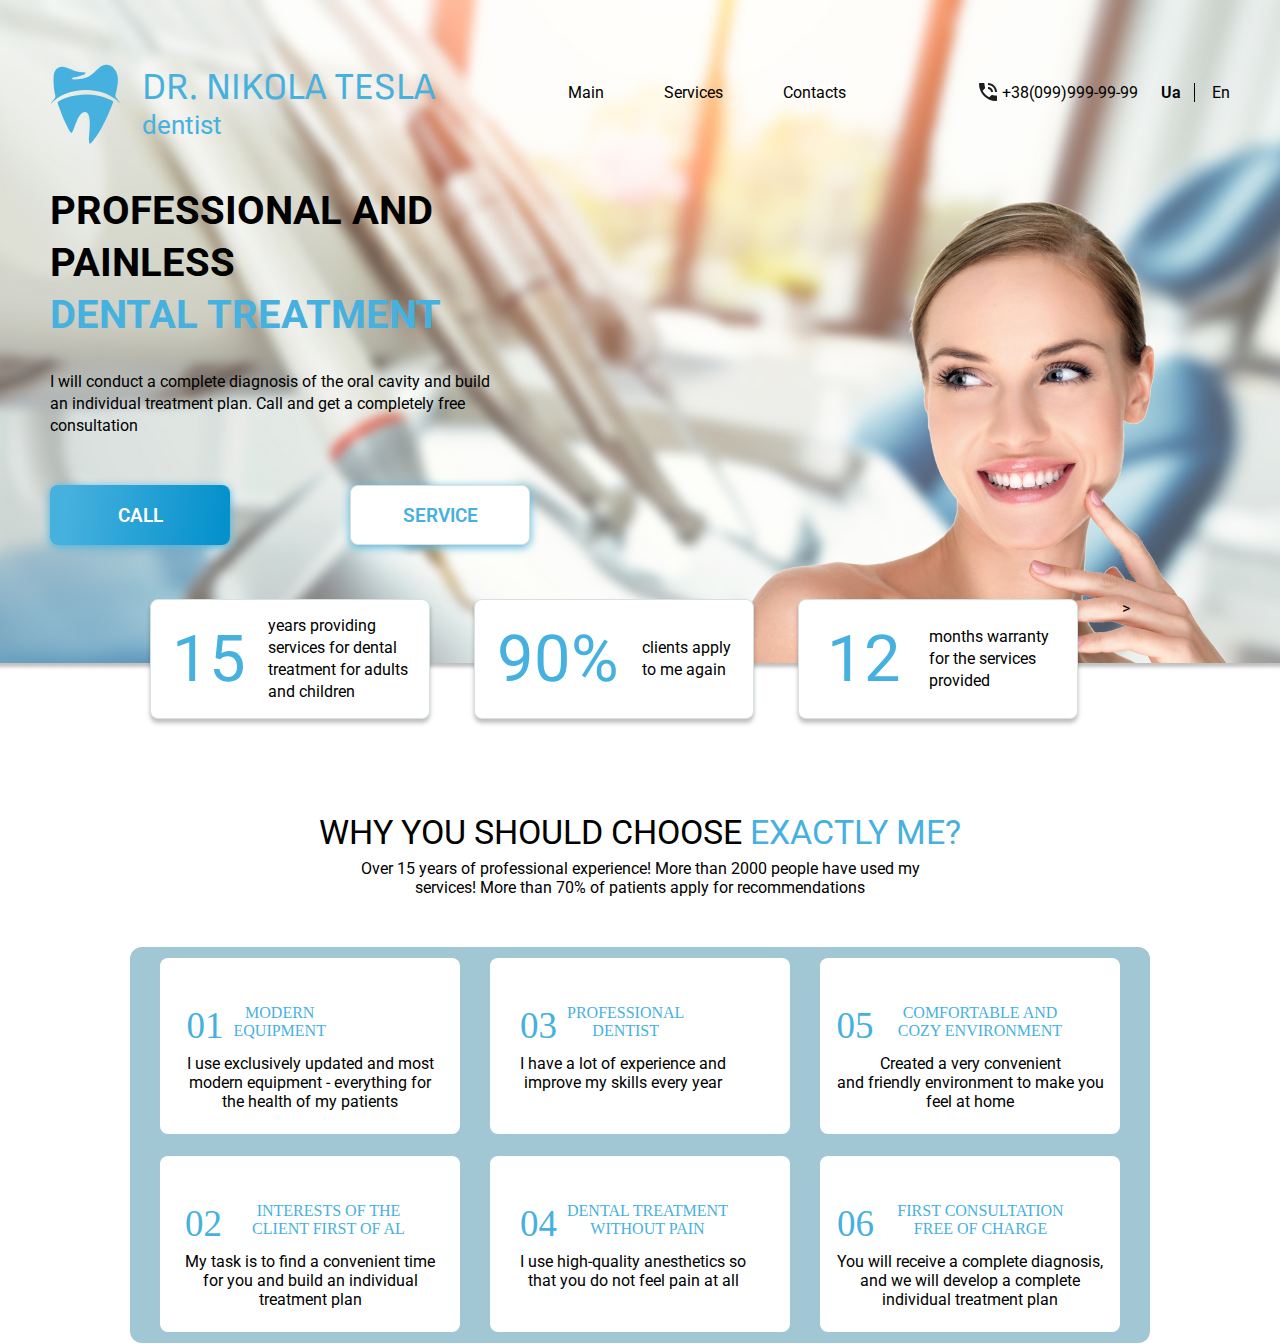
==== index.html @ cd57a3ef "new box" ====
<!DOCTYPE html>
<html lang="en">
<head>
    <meta charset="UTF-8">
    <meta http-equiv="X-UA-Compatible" content="IE=edge">
    <meta name="viewport" content="width=device-width, initial-scale=1.0">
    <link rel="preconnect" href="https://fonts.googleapis.com">
    <link rel="preconnect" href="https://fonts.gstatic.com" crossorigin>
    <link href="https://fonts.googleapis.com/css2?family=Roboto:wght@400;500;700&display=swap" rel="stylesheet">
    <link rel="preconnect" href="https://fonts.googleapis.com">
    <link rel="preconnect" href="https://fonts.gstatic.com" crossorigin>
    <link href="https://fonts.googleapis.com/css2?family=Sofia+Sans&display=swap" rel="stylesheet">
    <link rel="stylesheet" href="css/style.css">
    <title>Lesson_12</title>
</head>
<body>
    <header>
        <div class="logo">
            <a href="#"><img src="img/logo.svg" alt=logo"></a>
            <a href="#"><p>Dr. Nikola Tesla <br><span>dentist</span></p></a>
        </div>
        <ul class="nav">
            <li><a href="#">Main</a></li>
            <li><a href="#">Services</a></li>
            <li><a href="#">Contacts</a></li>
        </ul>
        <div class="tel">
            <a href="#"><img src="img/phone.svg" alt="phone"></a>
            <a href="#">+38(099)999-99-99</a>
            <div class="lang">
                <a href="#">Ua</a>
                <a href="#">En</a>
            </div>
        </div>
    </header>
    <main>
        <section class="container">
            <img class="box-ledy" src="img/wumen.png" alt="ledy">
            <h1>Professional and <br> painless <br><span>dental treatment</span><br></h1>
            <p>I will conduct a complete diagnosis of the oral cavity and build <br> 
               an individual treatment plan. Call and get a completely free <br> consultation</p>
                <div class="box-button">
                    <a href="#" class="call">Call</a>
                    <a href="#" class="service">Service</a>
                </div>
            <div class="container-second">
                <div>
                    <p class="number">15</p>
                    <p>Years providing <br>services for dental <br>treatment
                    for adults <br> and children</p>
                </div>
                <div>
                    <p class="number">90%</p>
                    <p>Clients apply <br>to me again</p>
                </div>
                <div>
                    <p class="number">12</p>
                    <p>months warranty<br>for the services<br>provided</p>
                </div>>
            </div>
        </section>
        <section class="container-centr ">
            <h2>Why you should choose <span>exactly me?</span></h2>
            <p>Over 15 years of professional experience! More than 2000
               people have used my <br> services! More than 70% of patients 
               apply for recommendations</p>
               <div class="box-master">
                <div class="box-1">
                    <div>
                        <p>01</p>
                        <p>Modern <br> equipment</p>
                    </div>
                    <p>I use exclusively 
                    updated and most <br> modern equipment - everything 
                    for <br> the health of my patients</p>
                </div>
                <div class="box-3">
                    <div>
                        <p>03</p>
                        <p>Professional <br> dentist</p>
                    </div>
                    <p>I have a lot of experience and <br> improve my skills every year</p>
                </div>
                <div class="box-5">
                    <div>
                        <p>05</p>
                        <p>Comfortable and cozy environment</p>
                    </div>
                    <p>Created a very convenient <br> 
                    and friendly environment to make you <br> feel at home</p>
                </div>
                <div class="box-4">
                    <div>
                        <p>04</p>
                        <p>Dental treatment <br> without pain</p>
                    </div>
                    <p>I use high-quality anesthetics so <br> that you do not feel pain at all</p>
                </div>
                <div class="box-6">
                    <div>
                        <p>06</p>
                        <p>First consultation free of charge</p>
                    </div>
                    <p>You will receive a complete diagnosis, <br> 
                    and we will develop a complete <br> individual treatment plan</p>
                </div>
                <div class="box-2">
                    <div>
                        <p>02</p>
                    <p>Interests of the client first of al</p>
                    </div>
                    <p>My task is to find a convenient time <br> for
                    you and build an individual <br> treatment plan</p>
                </div>
            </div>
               
        </section>
    </main>
    <footer>

    </footer>
</body>
</html>
---- css/style.css ----
* {
    box-sizing: border-box;
    font-family: 'Roboto', sans-serif;
    font-size: 16px;
    padding: 0;
    margin: 0;
    text-decoration: none;
    list-style: none;
}
:root {
    --blue: #46B1DE;
}
body {
    position: relative;
}
header {
    position: absolute;
    display: flex;
    justify-content: space-between;
    flex-wrap: wrap;
    max-width: 1180px;
    width: 98%;
    height: 91px;   
    top: 60px;
    left: 50%;
    transform:translate(-50%);

}
body {
    background-image: url(../img/Rectangle\ 1.jpg);
    background-repeat: no-repeat;
    background-position: top center;
    background-size: inherit;
    max-width: 1400px;
    margin: 0px auto;
}
a {
    color: black;
}
.logo {
    display: flex;
    align-items: center;
}
.logo p {
    font-family: 'Sofia Sans';
    font-weight: 400px;
    font-size: 38px;
    text-transform: uppercase;
    line-height: 0.9;
    color: var(--blue);
    padding-left: 20px;
}
.logo p span {
    font-weight: 400px;
    font-size: 26px;
    text-transform: lowercase;
    color: var(--blue);
}

.nav {
    display: flex;
    flex-wrap: wrap;
    margin-top: 23px;
}
.nav a:hover {
    color: var(--blue);
}
.nav > li + li {
    margin-right: 60px;
}
.nav > li {
    margin-right: 60px;
}
.nav > li + li + li {
    margin-right: 0px;
}


.tel {
    display: flex;
    flex-wrap: wrap;
    margin-top: 23px;
}
.tel a img {
    margin-right: 5px;
}
.tel > a + a {
    margin-right: 23px;
}
.lang > a {
    padding-right: 13px;
    border-right: 1px solid black;
    font-weight: 600;
}
.lang > a + a {
    font-weight: 400;
    padding-right: 0px;
    padding-left: 13px;
    border: none;
}
 .container {
    position: absolute;
    max-width: 1180px;
    width: 98%;
    left: 50%;
    transform:translate(-50%);
    top: 185px;
 }
 h1 {
    padding: 0;
    font-size: 40px;
    font-weight: 700;
    text-transform: uppercase;
    line-height: 52px;
    letter-spacing: 10%;
 }
 h1 span {
    font-size: 40px;
    font-weight: bold;
    text-transform: uppercase;
    line-height: 52px;
    color: var(--blue);
 }
 .box-ledy {
    top: -52px;
    right: 0px;
    position: absolute;
    z-index: -2;
 }
 .container p {
    margin-top: 30px;
    line-height: 22px;
 }
 .box-button {
    display: flex;
    max-width: 480px;
    justify-content: space-between;
    margin-top: 48px;
 }
 .call, .service {
    display: flex;
    justify-content: center;
    align-items: center;
    font-weight: 600;
    font-size: 19px;
    color: #FFFFFF;
    text-transform: uppercase;
    background: linear-gradient(97.59deg, #46B1DE 9.8%, #0591CC 95.1%); 
    width: 180px;
    height: 60px; 
    box-shadow: 0px 2px 10px #46B1DE;
    border-radius: 8px;
 }
 .service {
    color: var(--blue);
    background: #FFFFFF;
    border: 1px solid #DDE0DC;  
 }
 .container-second {
    display: flex;
    justify-content: space-between;
    flex-wrap: wrap;
    max-width: 980px;
    min-height: 120px;
    margin: 0px auto;
    margin-top: 54px;
 }
 .container-second div {
    display: flex;
    align-items: center;
    justify-content: space-evenly;
    width: 280px;
    height: 120px;
    background: #FFFFFF; 
    border: 1px solid #d8e1e1; 
    box-shadow:0px 4px 4px rgba(0, 0, 0, 0.25);
    border-radius: 8px;
 } 
 .container-second div p {
    margin: 0;
    text-transform: lowercase;
 }
 .container .container-second div .number {
    font-size: 65px;
    color: #46b1de;
 }
 h2 {
    margin-top: 810px;
    text-align: center;
    font-size: 34px;
    font-weight: 400;
    line-height: 44px;
    text-transform: uppercase;
 }
 h2 span {
    font-size: 34px;
    font-weight: 600px;
    color: var(--blue);
    line-height: 44px;
 }
 .container-centr {
    position: absolute;
    max-width: 1180px;
    width: 98%;
    left: 50%;
    transform:translate(-50%);
 }
 .container-centr p {
    text-align: center;
    margin-top: 5px;
 }
 .box-master {
    display: grid;
    justify-content: space-evenly;
    align-items: center;
    background-color: #a1c7d4;
    margin: 0px auto;
    margin-top: 50px;
    grid-template-columns: 300px 300px 300px;
    width: 1020px;
    height: 396px;
    border-radius: 12px;
}
.box-master div {
    display: grid;
    align-content: center;
    justify-content: space-evenly;
    width: 300px;
    height: 176px;
    row-gap: 0px;
    background-color: white;
    border-radius: 8px;
    top: 5px;
}
.box-master div p {
    display: flex;
    height: 40px;
}
.box-master div div {
    display: flex;
    justify-content: flex-start;
    width: 240px;
    height: 50px;
    border: none;
}
.box-master div div > p {
    font-size: 37px;
    color: #46b1de;
    font-family: "MullerBold";
}
.box-master div > p + p {
    font-size: 16px;
    text-transform: uppercase;
    margin-left: 10px;
}
.box-master div > p + p + p {
    font-size: 15px;
    text-transform: none;
    color: black;
}
.box-6 {
    order: 5;
}
.box-4 {
    order: 4;
}
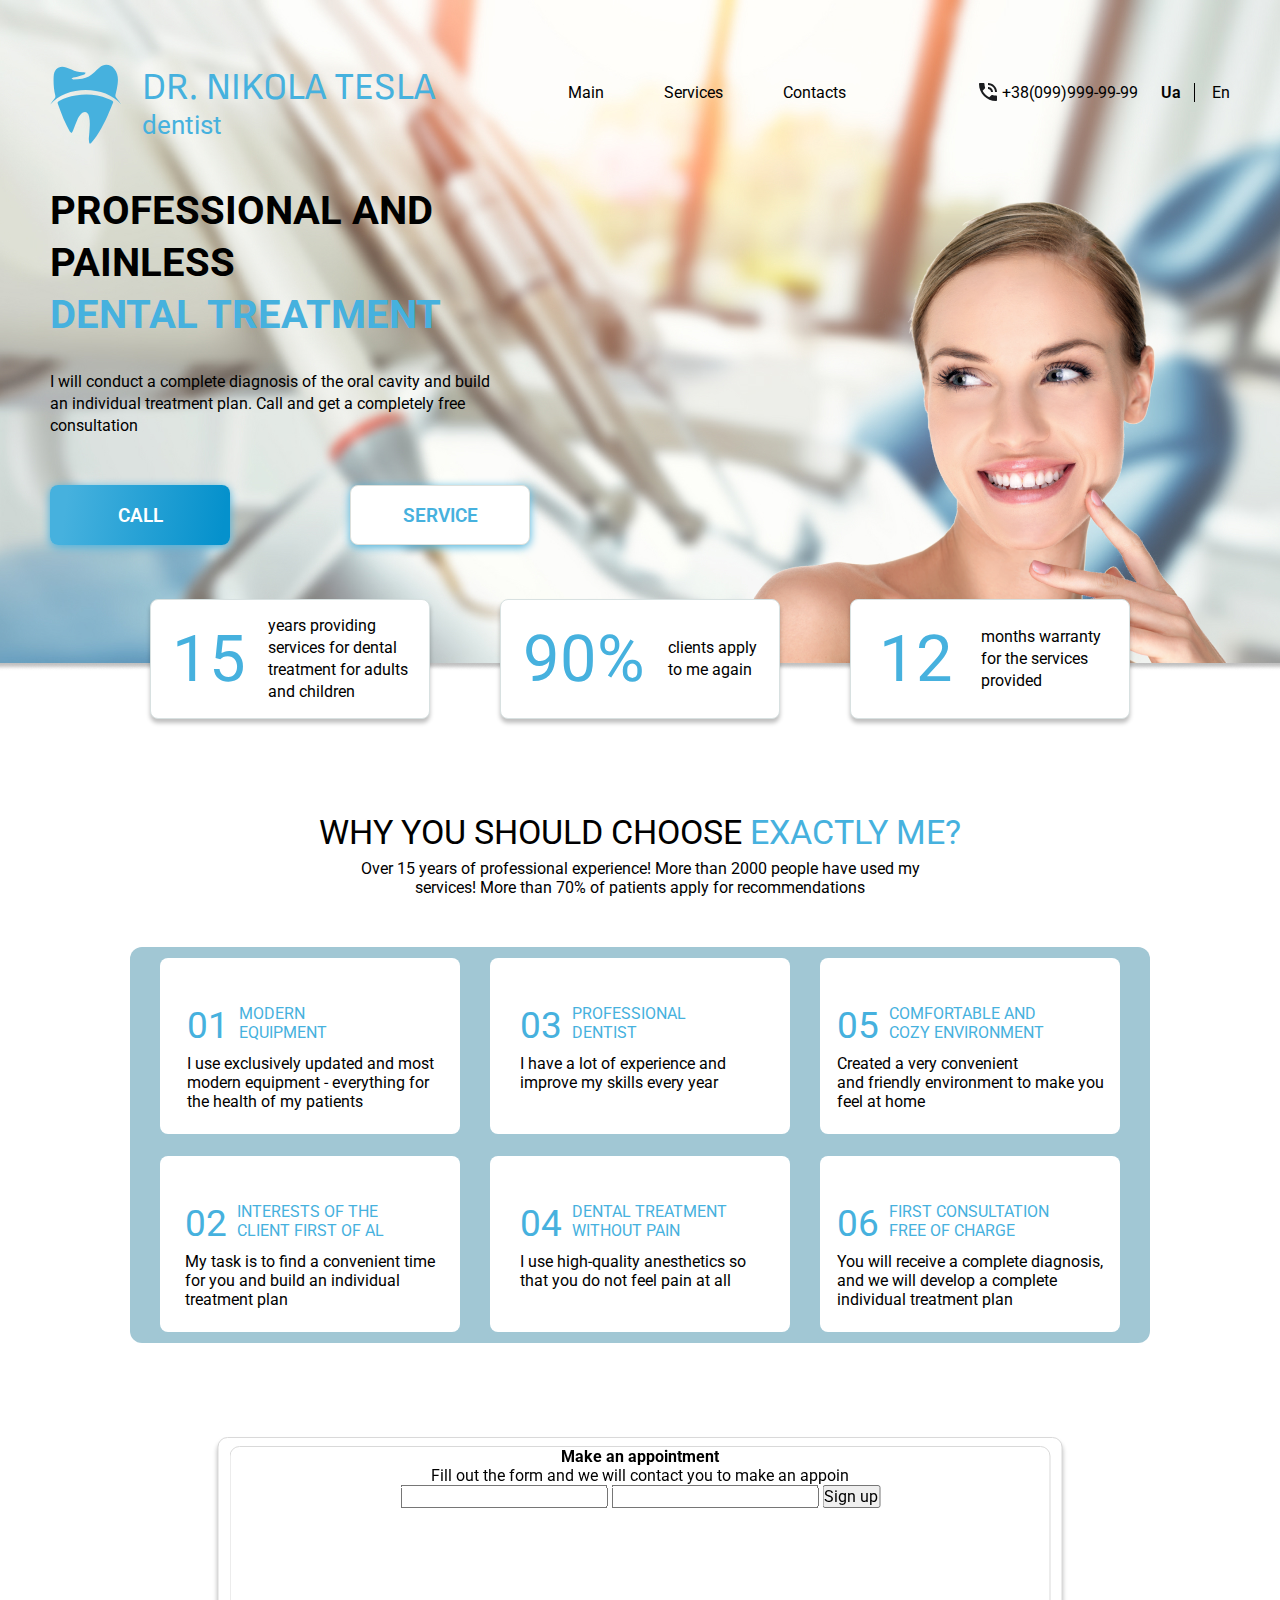
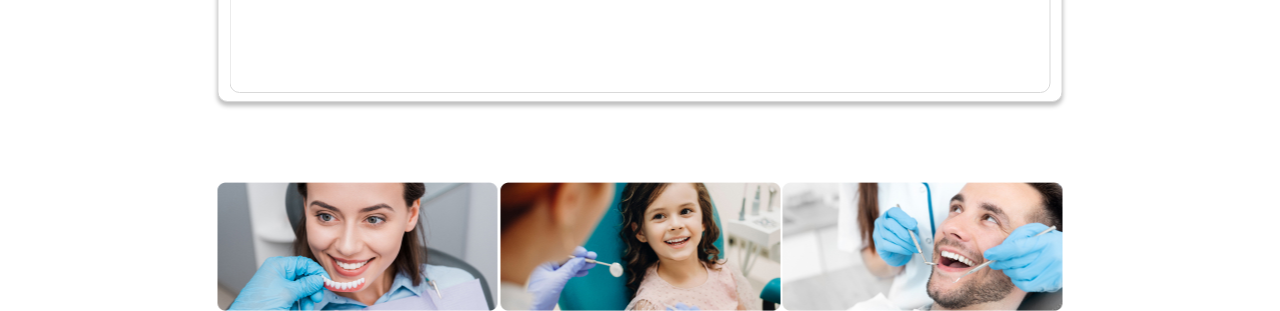
==== commit da13181e: "new" ====
--- a/index.html
+++ b/index.html
@@ -56,7 +56,7 @@
                 <div>
                     <p class="number">12</p>
                     <p>months warranty<br>for the services<br>provided</p>
-                </div>>
+                </div>
             </div>
         </section>
         <section class="container-centr ">
@@ -115,6 +115,26 @@
             </div>
                
         </section>
+        <section class="input">
+            <div class="input-box">
+                <div>
+                    <h3>
+                        Make an appointment
+                    </h3>
+                    <p>Fill out the form and we will contact you to make an appoin</p>
+                    <form action="">
+                        <input type="mail">
+                        <input type="tel">
+                        <button>Sign up</button>
+                    </form>
+                </div>    
+            </div>
+            <div class="foto">
+                <img src="img/right.jpg" alt="">
+                <img src="img/centr.jpg" alt="">
+                <img src="img/left.jpg" alt="">
+            </div>
+        </section>
     </main>
     <footer>
 
--- a/css/style.css
+++ b/css/style.css
@@ -24,7 +24,6 @@
     top: 60px;
     left: 50%;
     transform:translate(-50%);
-
 }
 body {
     background-image: url(../img/Rectangle\ 1.jpg);
@@ -34,8 +33,8 @@
     max-width: 1400px;
     margin: 0px auto;
 }
-a {
-    color: black;
+ a { 
+    color: #000000;
 }
 .logo {
     display: flex;
@@ -56,13 +55,12 @@
     text-transform: lowercase;
     color: var(--blue);
 }
-
 .nav {
     display: flex;
     flex-wrap: wrap;
     margin-top: 23px;
 }
-.nav a:hover {
+.nav a:hover { 
     color: var(--blue);
 }
 .nav > li + li {
@@ -74,8 +72,6 @@
 .nav > li + li + li {
     margin-right: 0px;
 }
-
-
 .tel {
     display: flex;
     flex-wrap: wrap;
@@ -98,7 +94,7 @@
     padding-left: 13px;
     border: none;
 }
- .container {
+.container {
     position: absolute;
     max-width: 1180px;
     width: 98%;
@@ -163,7 +159,9 @@
     max-width: 980px;
     min-height: 120px;
     margin: 0px auto;
+    margin-top: 48px;
     margin-top: 54px;
+    padding: 0;
  }
  .container-second div {
     display: flex;
@@ -175,7 +173,7 @@
     border: 1px solid #d8e1e1; 
     box-shadow:0px 4px 4px rgba(0, 0, 0, 0.25);
     border-radius: 8px;
- } 
+ }  
  .container-second div p {
     margin: 0;
     text-transform: lowercase;
@@ -198,12 +196,13 @@
     color: var(--blue);
     line-height: 44px;
  }
- .container-centr {
+ .container-centr { 
     position: absolute;
     max-width: 1180px;
     width: 98%;
     left: 50%;
     transform:translate(-50%);
+    z-index: -1;
  }
  .container-centr p {
     text-align: center;
@@ -217,24 +216,25 @@
     margin: 0px auto;
     margin-top: 50px;
     grid-template-columns: 300px 300px 300px;
-    width: 1020px;
-    height: 396px;
+    max-width: 1020px;
+    min-height: 396px;
     border-radius: 12px;
 }
 .box-master div {
     display: grid;
     align-content: center;
     justify-content: space-evenly;
-    width: 300px;
+    max-width: 300px;
     height: 176px;
     row-gap: 0px;
-    background-color: white;
+    background-color: #FFFFFF;
     border-radius: 8px;
     top: 5px;
 }
 .box-master div p {
     display: flex;
     height: 40px;
+    text-align: left;
 }
 .box-master div div {
     display: flex;
@@ -245,8 +245,7 @@
 }
 .box-master div div > p {
     font-size: 37px;
-    color: #46b1de;
-    font-family: "MullerBold";
+    color: var(--blue);
 }
 .box-master div > p + p {
     font-size: 16px;
@@ -256,7 +255,7 @@
 .box-master div > p + p + p {
     font-size: 15px;
     text-transform: none;
-    color: black;
+    color: #000000;
 }
 .box-6 {
     order: 5;
@@ -264,3 +263,43 @@
 .box-4 {
     order: 4;
 }
+.input {
+    max-width: 1180px;
+    position: absolute;
+    margin-top: 1437px;
+    text-align: center;
+    left: 50%;
+    transform:translate(-50%);
+}
+.input-box {
+    padding-top: 8px;
+    width: 845px;
+    height: 265px;
+    background: #FFFFFF;
+    border: 1px solid #d9d9d9;
+    box-shadow: 0px 4px 4px rgba(0, 0, 0, 0.25);
+    border-radius: 10px;
+    margin: 0px auto;
+}
+.input-box div {
+    width: 821px;
+    height: 247px;
+    margin: auto;
+    background: #FFFFFF;
+    border: 1px solid #d9d9d9;
+    backdrop-filter: blur(2px);
+    border-radius: 10px;
+}
+.foto {
+    display: flex;
+    flex-wrap: wrap;
+    justify-content: space-between;
+    max-width: 979px;
+    min-height: 129px;
+    margin-top: 80px;
+}
+.foto img {
+    display: flex;
+}
+
+ 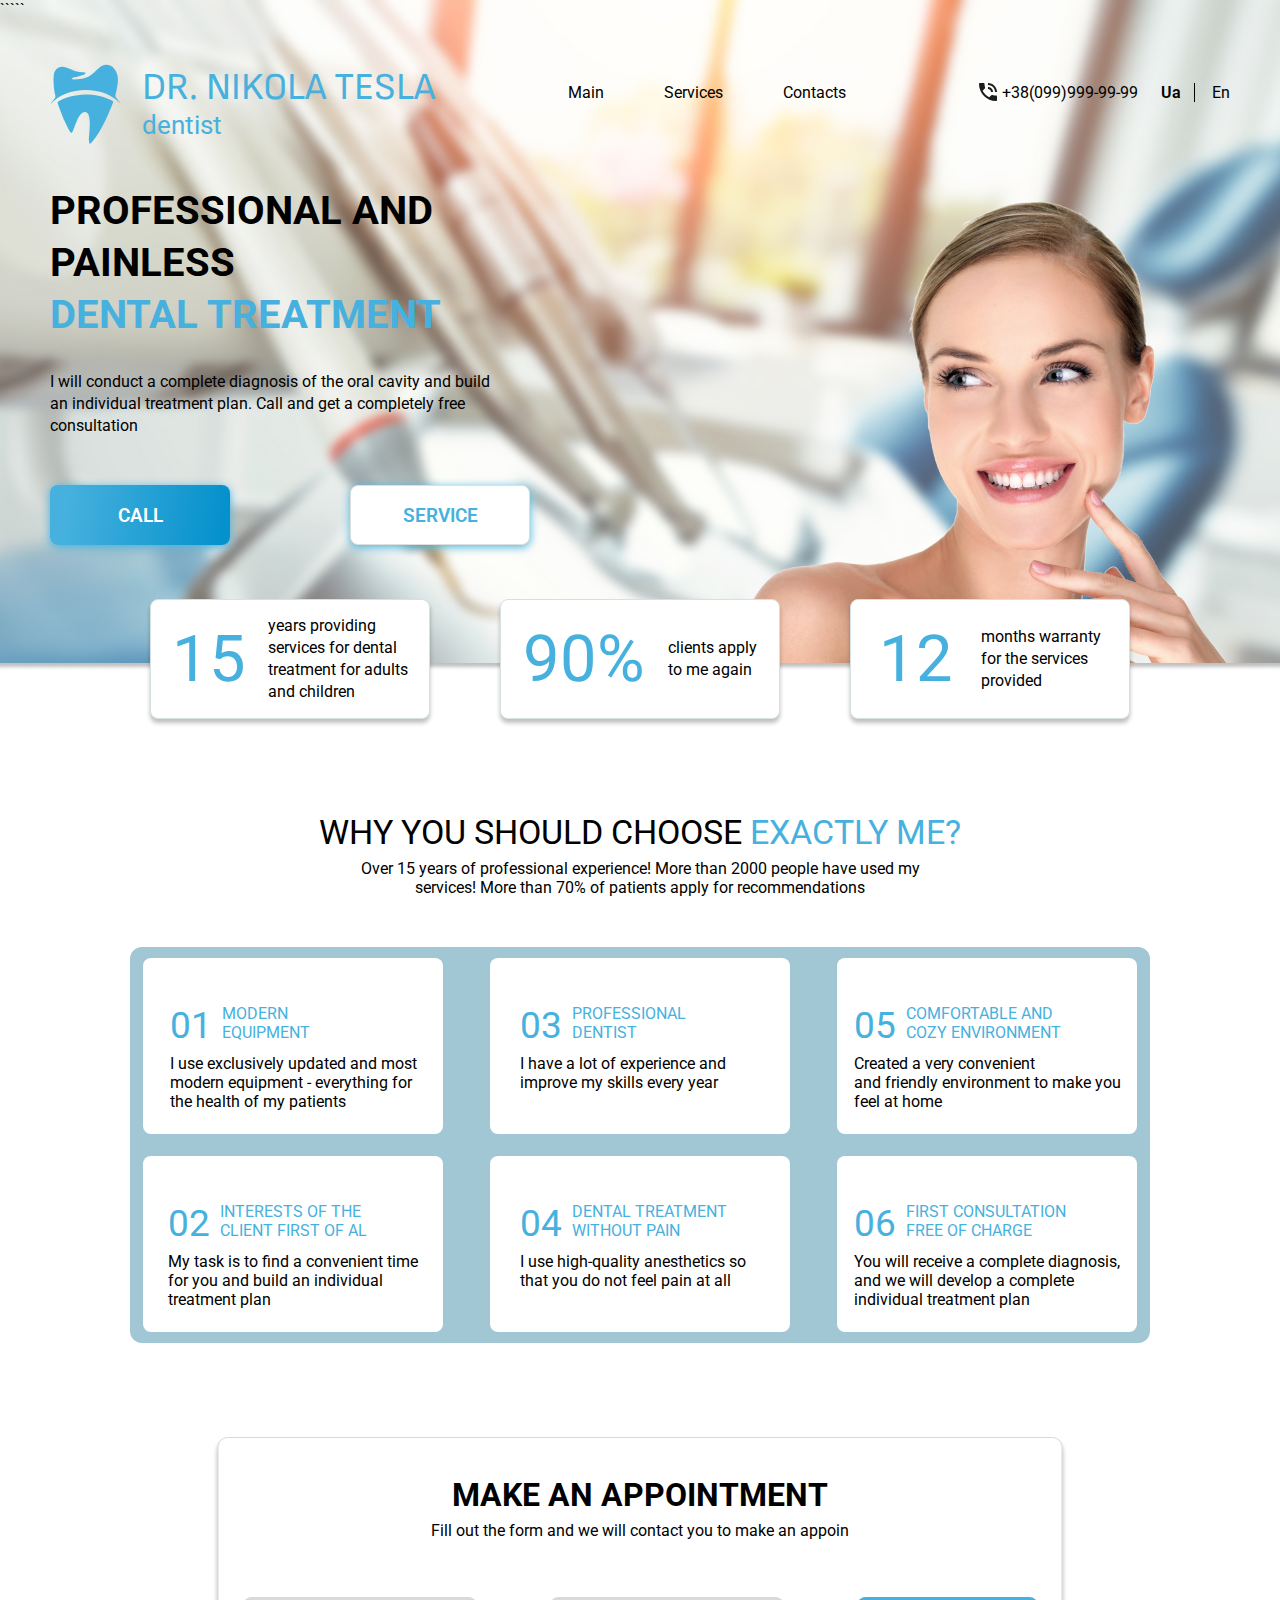
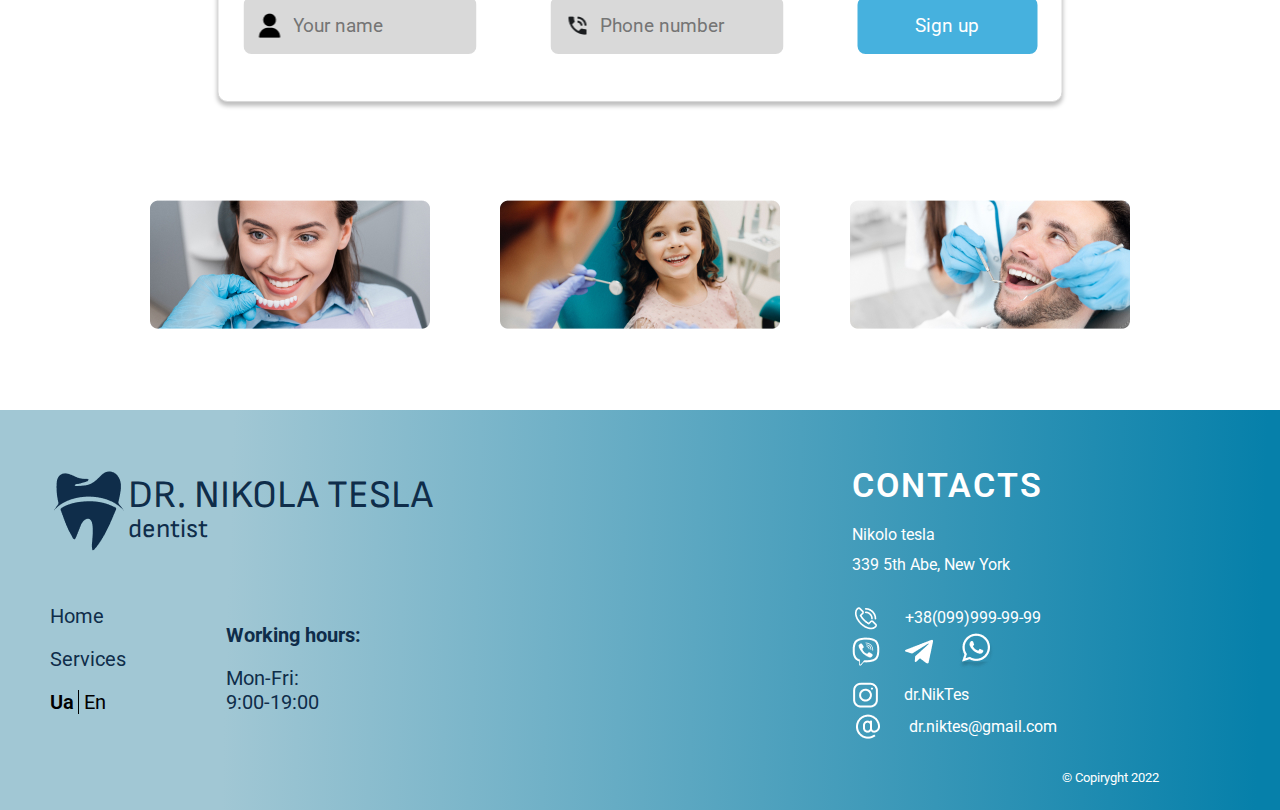
==== commit fe07626f: "final" ====
--- a/index.html
+++ b/index.html
@@ -115,29 +115,70 @@
             </div>
                
         </section>
-        <section class="input">
+        <section class="input-block">
             <div class="input-box">
-                <div>
-                    <h3>
-                        Make an appointment
-                    </h3>
-                    <p>Fill out the form and we will contact you to make an appoin</p>
-                    <form action="">
-                        <input type="mail">
-                        <input type="tel">
-                        <button>Sign up</button>
-                    </form>
-                </div>    
+                <form class="" action="" method="post">
+                    <h3>Make an appointment</h3>
+                    <p>Fill out the form and we will contact you to make an appoin</p><br><br><br>
+                    <input class="name" type="text" name="name" size="15" maxlength="20" value="" placeholder="Your name" required>
+					<input class="mail" type="text" name="email" size="15" maxlength="20" value="" placeholder="Phone number" required>
+                    <input class="button" type="submit" name="Submit" value="Sign up">
+                </form>
             </div>
-            <div class="foto">
-                <img src="img/right.jpg" alt="">
-                <img src="img/centr.jpg" alt="">
-                <img src="img/left.jpg" alt="">
+        </section>
+        <section class="images">
+            <div class="images-block">
+                <img src="img/right.jpg" alt="img-right">
+                <img src="img/centr.jpg" alt="img-centr">
+                <img src="img/left.jpg" alt="img-left">
             </div>
         </section>
     </main>
     <footer>
-
+        <section class="footer">
+            <div class="box-left">
+                <div class="logo-footer">
+                    <a href="#"><img src="img/Zub_vector .png" alt=""></a>
+                    <a href="#"><p>DR. Nikola Tesla <br><span>dentist</span></p></a>
+                </div><br>
+                <div class="box-menu" >
+                    <nav class="menu-footer">
+                        <ul>
+                            <li> <a href="#">Home</a></li><br>
+                            <li><a href="#">Services</a></li><br>
+                        </ul>
+                        <a href="#">Ua</a>
+                        <a href="#">En</a>
+                    </nav>
+                    <div class="team">
+                        <h5>Working hours:</h5><br>
+                        <p>Mon-Fri:<br>9:00-19:00</p>
+                    </div>
+                </div>
+            </div>
+            <div class="contacts-footer">
+                <h4>Contacts</h4>
+                <p>Nikolo tesla<br>339 5th Abe, New York</p>
+                <a href="tel:%2b380999999999" class="tel">
+                    <img src="img/phone-footer.png" alt="phone">
+                    <p>+38(099)999-99-99</p>
+                </a>
+                <div class="social">
+                    <a href="#"><img src="img/viber-footer.png" alt="viber"></a>
+                    <a href="#"><img src="img/telegram-footer.png" alt="telegram"></a>
+                    <a href="#"><img src="img/whatsapp-footer.png" alt="whatsapp"></a>
+                </div>
+                <a href="#" class="insta">
+                    <img src="img/instagram-footer 1.png" alt="instagram">
+                    <p>dr.NikTes</p>
+                </a>
+                <a href="mailto:dr.niktes@gmail.com" class="email">
+                    <img src="img/Email-footer.png" alt="mail">
+                    <p>dr.niktes@gmail.com</p>
+                </a>
+                <p class="copiryght">© Copiryght 2022</p>
+            </div>
+        </section>
     </footer>
-</body>
+</body>`````
 </html>--- a/css/style.css
+++ b/css/style.css
@@ -1,7 +1,6 @@
 * {
     box-sizing: border-box;
     font-family: 'Roboto', sans-serif;
-    font-size: 16px;
     padding: 0;
     margin: 0;
     text-decoration: none;
@@ -12,6 +11,12 @@
 }
 body {
     position: relative;
+    background-image: url(../img/Rectangle\ 1.jpg);
+    background-repeat: no-repeat;
+    background-position: top center;
+    background-size: inherit;
+    max-width: 1400px;
+    margin: 0px auto;
 }
 header {
     position: absolute;
@@ -24,14 +29,6 @@
     top: 60px;
     left: 50%;
     transform:translate(-50%);
-}
-body {
-    background-image: url(../img/Rectangle\ 1.jpg);
-    background-repeat: no-repeat;
-    background-position: top center;
-    background-size: inherit;
-    max-width: 1400px;
-    margin: 0px auto;
 }
  a { 
     color: #000000;
@@ -209,13 +206,14 @@
     margin-top: 5px;
  }
  .box-master {
-    display: grid;
-    justify-content: space-evenly;
+    display: flex;
+    flex-wrap: wrap;
+    justify-content: space-between;
     align-items: center;
     background-color: #a1c7d4;
+    padding: 0px 13px;
     margin: 0px auto;
     margin-top: 50px;
-    grid-template-columns: 300px 300px 300px;
     max-width: 1020px;
     min-height: 396px;
     border-radius: 12px;
@@ -224,7 +222,7 @@
     display: grid;
     align-content: center;
     justify-content: space-evenly;
-    max-width: 300px;
+    width: 300px;
     height: 176px;
     row-gap: 0px;
     background-color: #FFFFFF;
@@ -263,7 +261,14 @@
 .box-4 {
     order: 4;
 }
-.input {
+h3 {
+    margin-top: 30px;
+    margin-bottom: 7px;
+    font-size: 32px;
+    font-weight: 500px;
+    text-transform: uppercase;
+}
+.input-block {
     max-width: 1180px;
     position: absolute;
     margin-top: 1437px;
@@ -273,6 +278,7 @@
 }
 .input-box {
     padding-top: 8px;
+    padding-bottom: 10px;
     width: 845px;
     height: 265px;
     background: #FFFFFF;
@@ -281,25 +287,194 @@
     border-radius: 10px;
     margin: 0px auto;
 }
-.input-box div {
-    width: 821px;
-    height: 247px;
-    margin: auto;
-    background: #FFFFFF;
-    border: 1px solid #d9d9d9;
-    backdrop-filter: blur(2px);
-    border-radius: 10px;
-}
-.foto {
-    display: flex;
-    flex-wrap: wrap;
-    justify-content: space-between;
-    max-width: 979px;
-    min-height: 129px;
-    margin-top: 80px;
-}
-.foto img {
-    display: flex;
+input {
+    width: 233px;
+    height: 57px;
+    border-radius: 8px;
+    background-image: url(../img/user.png);
+    background-repeat: no-repeat;
+    text-align: left;
+    font-size: 19px;
+    margin: 0px auto;
+    padding: 0px 50px;
+    border: none;
+    background: #d9d9d9;
+}
+input:active, :hover, :focus {
+    outline: 0;
+    outline-offset: 0;
+}
+.name, .mail, .button {
+    display: inline-block;
+}
+.button {
+    width: 180px;
+    height: 57px;
+    color: #FFFFFF;
+    background-color: var(--blue);
+    text-align: center;
+}
+.button:hover {
+    opacity: 0.9;
+    cursor: pointer;
+}
+.name {
+    background-image: url(../img/user.png);
+    background-repeat: no-repeat;
+    background-position: left;
+    background-position: 15px;
+    margin-right: 70px;
+}
+.mail {
+    background-image: url(../img/phone-in-talk.png);
+    background-repeat: no-repeat;
+    background-position: left;
+    background-position: 15px;
+    margin-right: 70px;
+}
+.images {
+    position: absolute;
+    max-width: 1180px;
+    width: 98%;
+    left: 50%;
+    transform:translate(-50%); 
+    margin-top: 1800px;
+}
+.images-block {
+    display: flex;
+    justify-content: space-between;
+    margin: 0px auto;
+    flex-wrap: wrap;
+    max-width: 980px;
+    min-height: 128px;
+}
+footer {
+    position: absolute;
+    margin-top: 2010px;
+    max-width: 1400px;
+    width: 100%;
+    min-height: 400px;
+    background-position: left;
+    background: linear-gradient(91.75deg, #A1C7D4 18.06%, #0680AA 98.16%);
+} 
+.footer {
+    margin: 0px auto;
+    display: flex;
+    justify-content: space-between;
+    flex-wrap: wrap;
+    max-width: 1180px;
+}
+.box-left {
+    margin-top: 60px;
+}
+.box-menu {
+    align-items: flex-end;
+}
+.logo-footer {
+    display: flex;
+    align-items: center;
+    margin-bottom: 30px;
+}
+.logo-footer a p {
+    font-family: 'Sofia Sans';
+    text-transform: uppercase;
+    font-size: 39px;
+    line-height: 30px;
+}
+.logo-footer > a + a p {
+    color: #0f2d4a;;
+}
+.logo-footer > a + a span {
+    color: #0f2d4a;
+    font-size: 26px;
+    font-family: 'Sofia Sans';
+    text-transform: lowercase;
+}
+
+.menu-footer ul {
+    list-style: none;
+    margin-right: 100px;
+    text-decoration: none;
+}
+.menu-footer ul li a {
+    color: #0f2d4a;
+    font-size: 20px;
+}  
+.menu-footer > a  {
+    color: #000000;
+    font-size: 20px;
+    font-weight: 600;
+}
+.menu-footer > a:active {
+    font-weight: 800;
+}
+.menu-footer > a + a {
+    border-left: 1px solid #000000;
+    padding-left: 5px;
+    font-weight: 400;
+}
+.menu-footer > a + a:active {
+    font-weight: 800;
+}
+.box-left .box-menu {
+    display: flex;
+}
+.contacts-footer {
+    margin-top: 60px;
+    line-height: 30px;
+    margin-right: 6%;
+}
+.team h5 {
+    color: #0f2d4a;
+    font-size: 20px;
+}
+.team p {
+    color: #0f2d4a;
+    font-size: 20px;
+}
+
+
+.contacts-footer h4 {
+    margin-bottom: 20px;
+    font-size: 34px;
+    font-weight: 600;
+    text-transform: uppercase;
+    font-style: normal;
+    color: white;
+    letter-spacing: 2px;
+}
+.contacts-footer .tel {
+    display: flex;
+    align-items: center;
+    justify-content: start;
+}
+.contacts-footer .social {
+    max-width: 140px;
+    display: flex;
+    align-items: center;
+    justify-content: space-between;
+}
+.contacts-footer .insta {
+    display: flex;
+    align-items: center;
+}
+.contacts-footer .email {
+    display: flex;
+    align-items: center;
+}
+.contacts-footer a img {
+    margin-right: 25px;
+}
+.contacts-footer .copiryght {
+    margin-top: 20px;
+    margin-left: 210px;
+    font-size: 13px;
+    font-weight: 400;
+}
+.contacts-footer p {
+    color: white;
+    font-style: normal;
+
 }
 
  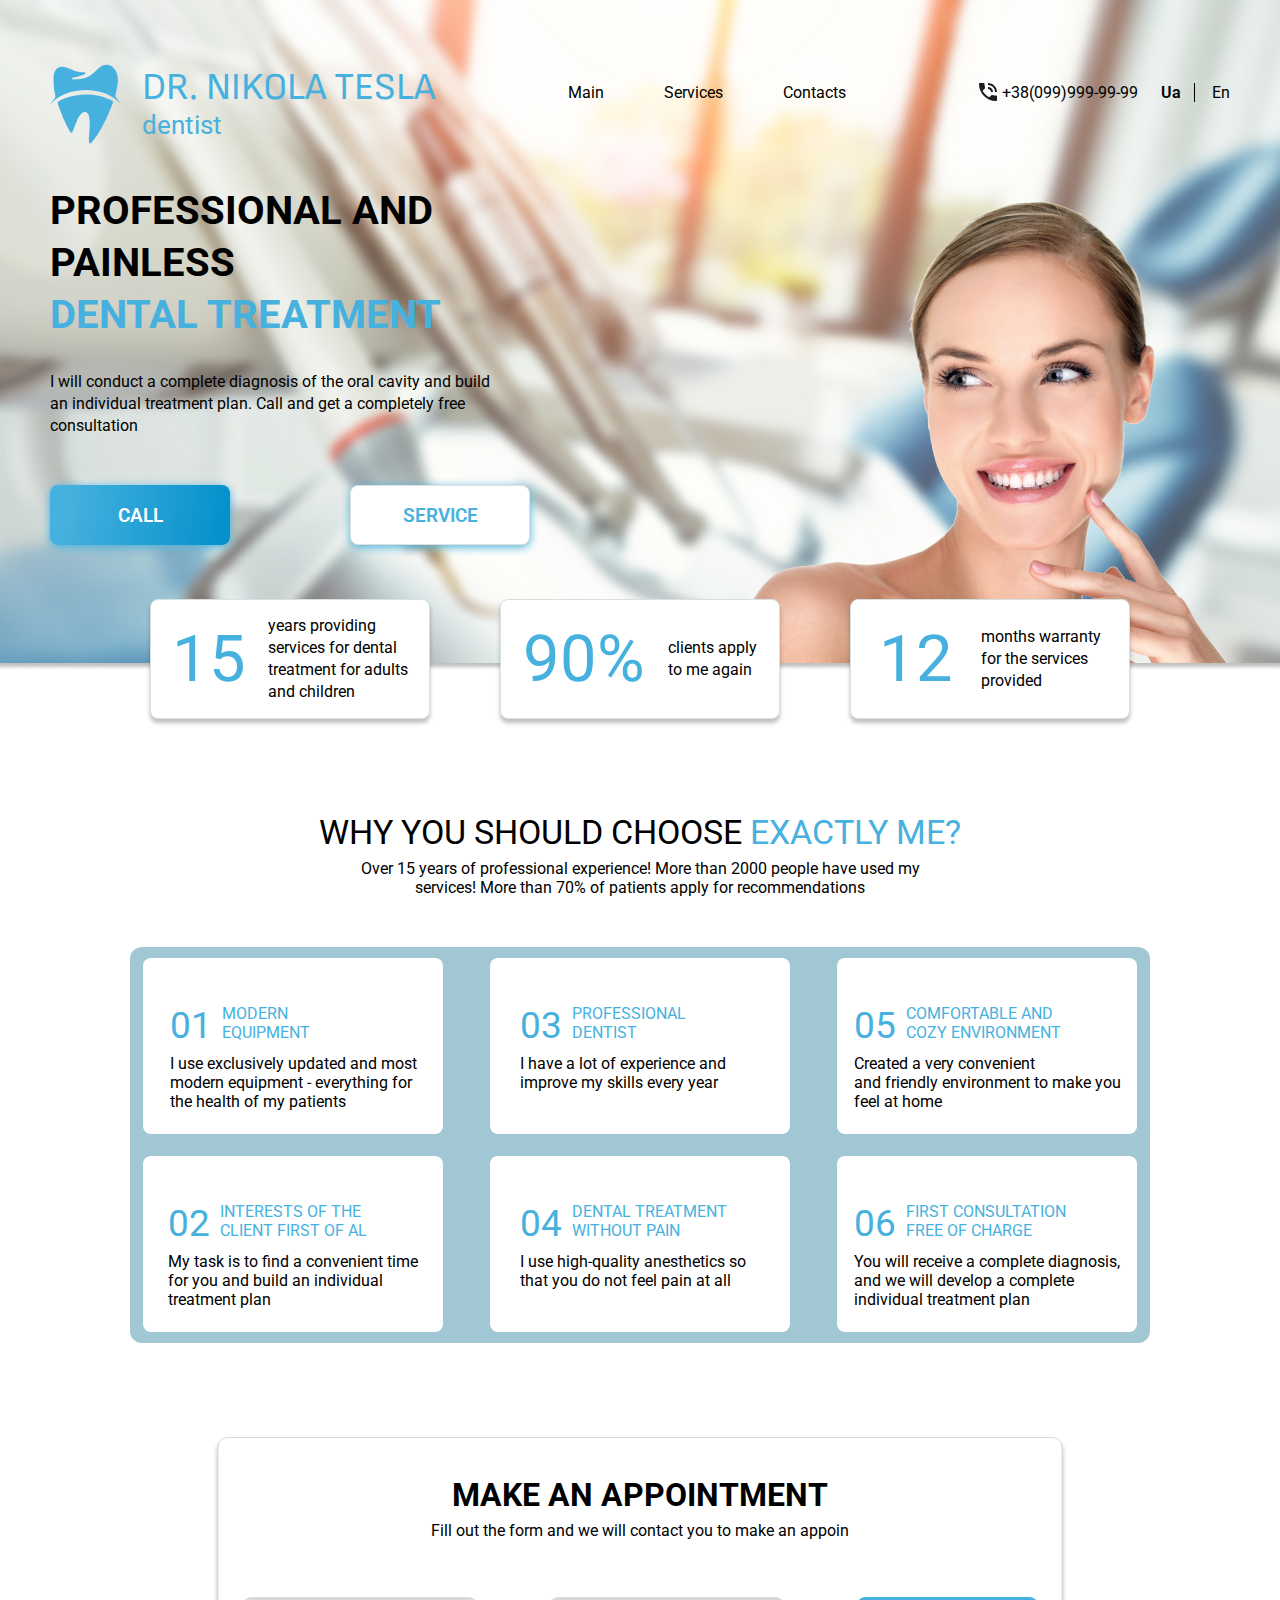
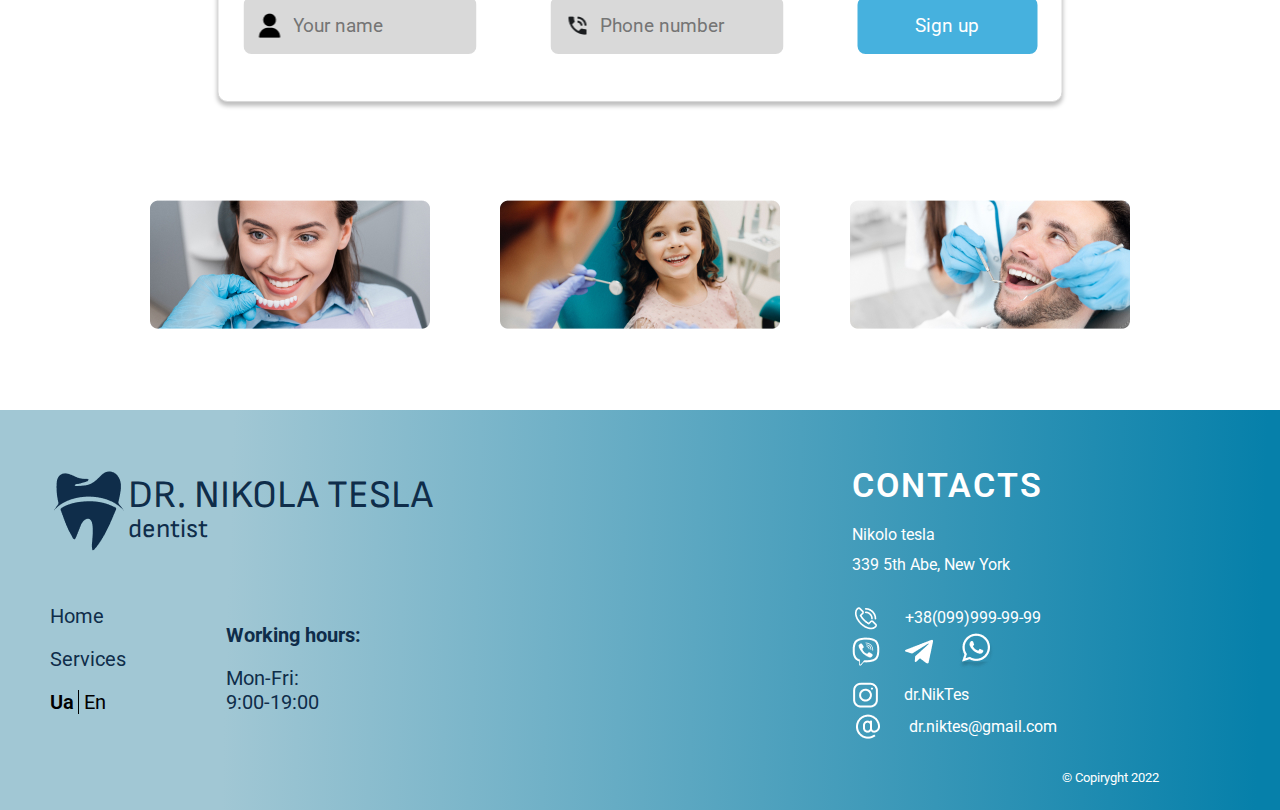
==== commit a0ebc9dd: "FINAL" ====
--- a/index.html
+++ b/index.html
@@ -180,5 +180,5 @@
             </div>
         </section>
     </footer>
-</body>`````
+</body>
 </html>--- a/css/style.css
+++ b/css/style.css
@@ -24,7 +24,7 @@
     justify-content: space-between;
     flex-wrap: wrap;
     max-width: 1180px;
-    width: 98%;
+    width: 100%;
     height: 91px;   
     top: 60px;
     left: 50%;
@@ -354,7 +354,7 @@
     max-width: 1400px;
     width: 100%;
     min-height: 400px;
-    background-position: left;
+    background-position: right;
     background: linear-gradient(91.75deg, #A1C7D4 18.06%, #0680AA 98.16%);
 } 
 .footer {
@@ -363,6 +363,7 @@
     justify-content: space-between;
     flex-wrap: wrap;
     max-width: 1180px;
+    z-index: -4;
 }
 .box-left {
     margin-top: 60px;
@@ -474,7 +475,194 @@
 .contacts-footer p {
     color: white;
     font-style: normal;
-
-}
-
- +}
+@media (max-width: 376px){
+    body {
+        background-size: 375%;
+    }
+    header {
+        max-width: 300px;
+        top: 30px;
+        height: 40px;
+    }
+    .nav {
+        display: none;
+    }
+    .lang {
+        display: none;
+    }
+    .container-centr {
+        display: none;
+    }
+    .logo img {
+        width: 28px;
+        height: 31px;
+    }
+    .logo p {
+        font-size: 16px;
+        padding-left: 5px;
+    }
+    .logo p span {
+        font-size: 11px;
+    }
+    .logo {
+        align-items: flex-start;
+    }
+    .tel {
+        margin: 0px;
+    }
+    .tel a {
+        font-size: 12px;
+        align-items: flex-end;
+        margin-right: 0px;
+    }
+    .tel > a + a {
+        margin: 0;
+    }
+    .tel img {
+        width: 12px;
+        height: 12px;
+        margin-left: 20px;
+    }
+    .container {
+        top: 115px;
+    }
+    h1 {
+        text-align: center;
+        font-size: 22px;
+        font-weight: 700;
+        line-height: 28px;
+    }
+    h1 span {
+        font-size: 22px;
+        font-weight: 700;
+        line-height: 28px;
+    }
+    .container p {
+        margin: 0px auto;
+        width: 280px;
+        margin-top: 5px;
+        text-align: center;
+        font-size: 12px;
+        font-weight: 400;
+        line-height: 16px;
+    }
+    .box-button {
+        margin: 0px auto;
+        margin-top: 5px;
+        max-width: 300px;
+    }
+    .call, .service {
+        width: 100px;
+        height: 35px;
+        font-size: 14px;
+        font-weight: 600px;
+        border-radius: 4.5px;
+        box-shadow: 0px 1.14444px 5.72222px #46B1DE;
+    }
+    .box-ledy {
+        width: 208px;
+        height: 199px;
+        top: 254px;
+        right: 64px;
+    }
+    .container-second {
+        justify-content: center;
+        margin: 0px auto;
+        margin-top: 285px;
+    }
+    .container-second > div + div {
+        margin: 30px 0px;
+    }
+    .container-second > div + div + div {
+        margin: 0px;
+    }
+    .input-block {
+        margin-top: 1075px;
+    }
+    .input-box {
+        width: 300px;
+        height: 420px;
+    }
+    h3 {
+        font-size: 15px;
+        font-weight: 600;
+    }
+    .input-box p {
+        font-size: 12px;
+    }
+    .name, .mail {
+        font-size: 12px;
+        margin: 0px auto;
+        width: 200px;
+        margin-bottom: 30px;
+        background-size: 10%;
+    }
+    .button {
+        font-size: 12px;
+    }
+    .container .container-second div .number {
+        font-size: 50px;
+    }
+    .images-block {
+        display: none;
+    }
+    footer {
+        margin-top: 1550px;
+        height: 568px;
+        background: linear-gradient(180deg, #A1C7D4 0%, #0680AA 100%);
+    }
+    .logo-footer > a + a p {
+        font-size: 27px;
+        line-height: 24px;
+    }
+    .logo-footer > a + a span {
+        font-size: 19px;
+    }
+    .logo-footer a img {
+        width: 50px;
+        height: 56px;
+    }
+    .logo-footer {
+        justify-content: left;
+        margin-bottom: 0px;
+    }
+    .box-left {
+        width: 300px;
+        margin-top: 30px;
+        margin: 30px auto 0px;
+    }
+    .menu-footer ul li a  {
+        font-size: 14px;
+    }
+    .menu-footer > a {
+        font-size: 14px;
+    }
+    .team h5 {
+        font-size: 14px;
+    }
+    .team p {
+        font-size: 14px;
+   }
+   .contacts-footer {
+    margin: 0px auto;
+    width: 300px;
+    margin-top: 40px;
+   }
+   .contacts-footer h4 {
+    font-size: 21px;
+   }
+   .contacts-footer p {
+    font-size: 17px;
+    font-weight: 400;
+   }
+   .contacts-footer .copiryght {
+    margin-left: 190px;
+    margin-top: 20px;
+   }
+   .contacts-footer a img {
+    margin-left: 0px;
+    width: 20px;
+    height: 20px;
+   }
+}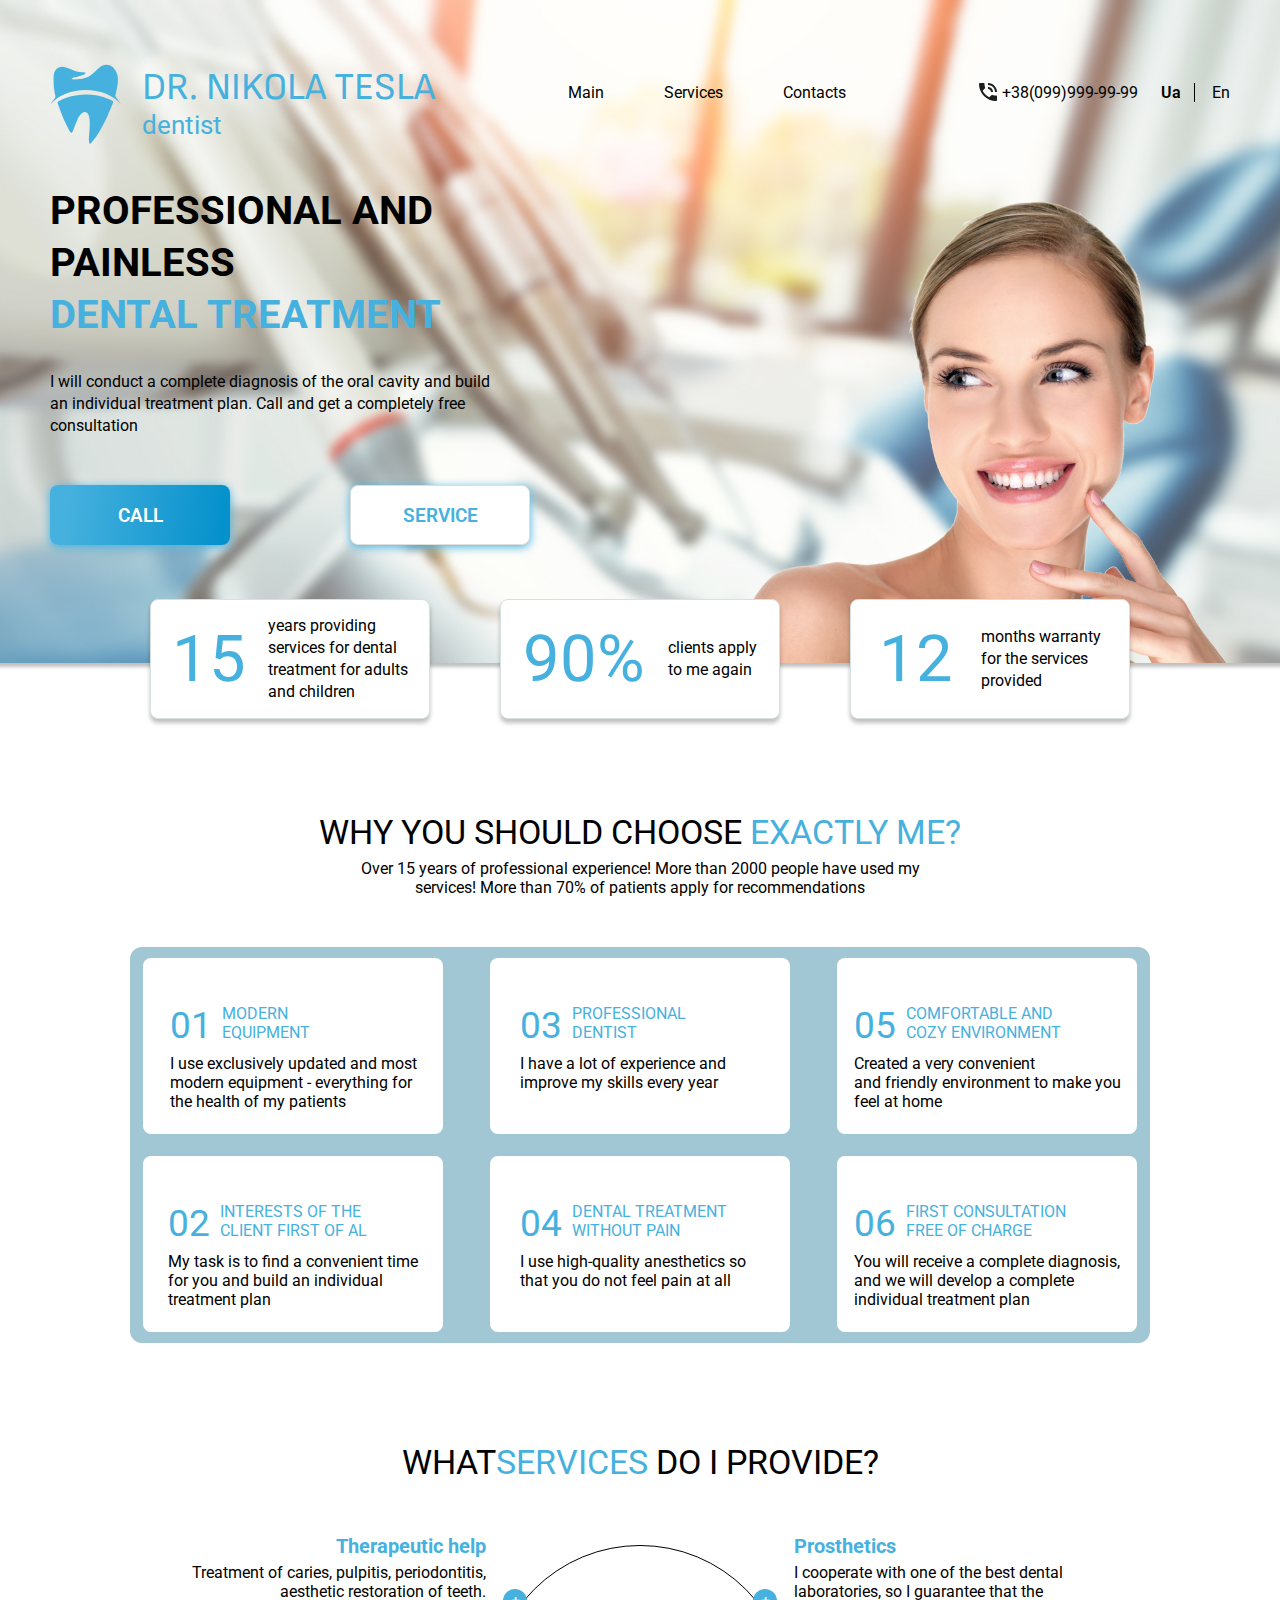
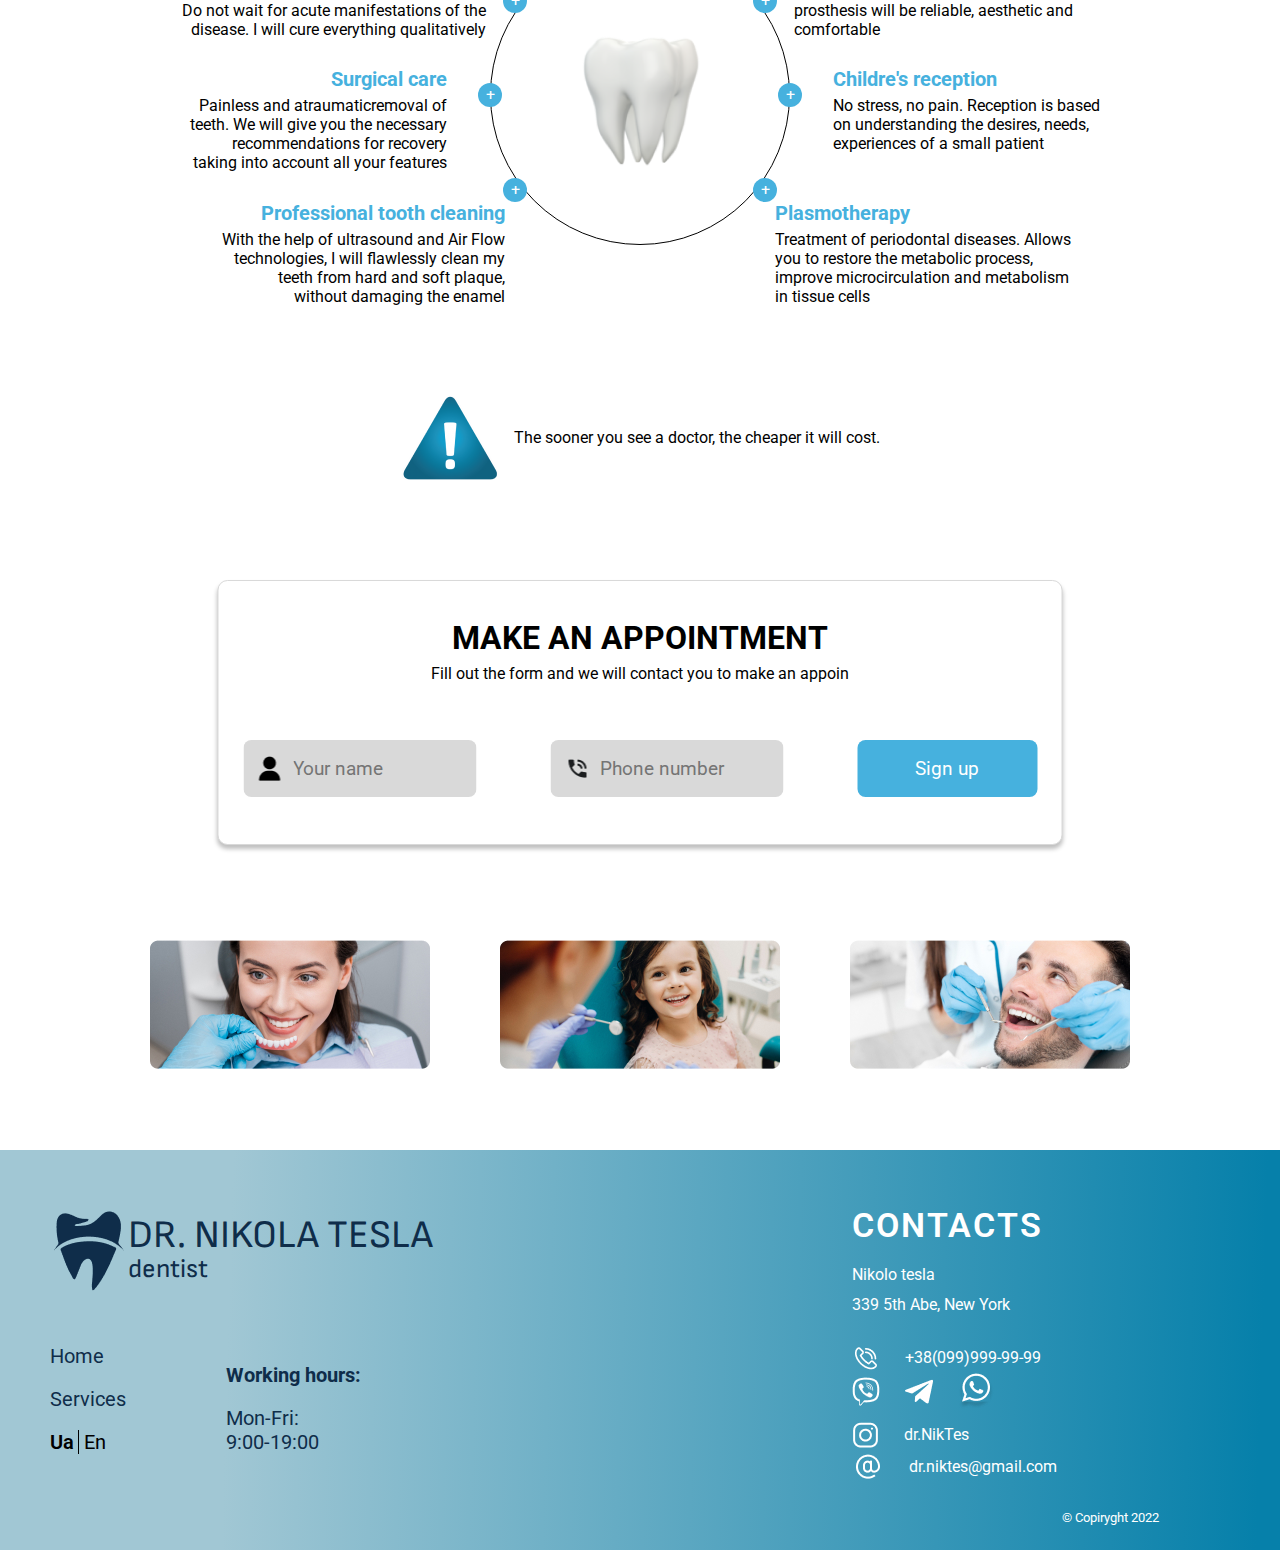
==== commit bcaf94a6: "06/02/2023" ====
--- a/index.html
+++ b/index.html
@@ -112,8 +112,61 @@
                     <p>My task is to find a convenient time <br> for
                     you and build an individual <br> treatment plan</p>
                 </div>
-            </div>
-               
+            </div>    
+        </section>
+        <section class="content">
+        </div>
+        <h2>What<span>services</span> do i provide?</h2>
+            <div class="content-box">
+                <div class="box_1">
+                    <h4>Therapeutic help</h4>
+                    <p>Treatment of caries, pulpitis, periodontitis, <br> aesthetic
+                       restoration of teeth. <br> Do not wait for acute manifestations 
+                       of the <br> disease. I will cure everything qualitatively</p>
+                </div>
+                <div class="circle"></div>
+                <div class="box_2">
+                       <h4>Prosthetics</h4>
+                    <p>I cooperate with one of the best dental <br> laboratories, 
+                       so I guarantee that the <br> prosthesis will be reliable, 
+                       aesthetic and <br> comfortable</p>
+                </div>
+                <div class="box_3">
+                       <h4>Surgical care</h4>
+                    <p>Painless and atraumaticremoval of <br> teeth. We will give you 
+                       the necessary <br> recommendations for recovery <br>
+                       taking into account all your features</p>
+                </div>
+                <div class="box_4">
+                    <h4>Childre's reception</h4>
+                    <p>No stress, no pain. Reception is based <br> on understanding 
+                       the desires, needs,<br>experiences of a small patient</p>   
+                </div>
+                <div class="box_5">
+                      <h4>Professional tooth cleaning</h4>
+                    <p>With the help of ultrasound and Air Flow <br> technologies, 
+                       I will flawlessly clean my <br> teeth from hard and soft plaque,<br>
+                       without damaging the enamel</p>   
+                </div>
+                <div class="box_6">
+                    <h4>Plasmotherapy</h4>
+                    <p>Treatment of periodontal diseases. Allows <br> you to restore 
+                       the metabolic process, <br> improve microcirculation and 
+                       metabolism <br> in tissue cells</p>
+                </div>
+            </div>
+            <div class="content-second">
+                <img src="img/attention-icon-removebg 1.png" alt="icon">
+                <p>The sooner you see a doctor, the cheaper it will cost.</p>
+            </div>
+            <div class="element">
+                <div><p>+</p></div>
+                <div><p>+</p></div>
+                <div class="element-1"><p>+</p></div>
+                <div class="element-2"><p>+</p></div>
+                <div><p>+</p></div>
+                <div><p>+</p></div>
+            </div>
         </section>
         <section class="input-block">
             <div class="input-box">
--- a/css/style.css
+++ b/css/style.css
@@ -268,10 +268,116 @@
     font-weight: 500px;
     text-transform: uppercase;
 }
+.content-box .circle {
+    position: absolute;
+    width: 300px;
+    height: 300px;
+    background-image: url(../img/Rectangle\ 35.png);
+    background-repeat: no-repeat;
+    background-position: center;
+    border-radius: 150px;
+    left: 50%;
+    transform: translate(-50%);
+    top: 105px;
+    border: 1px solid #000000;
+}
+.content h2 {
+    margin-top: 0px;
+    margin-bottom: 50px;
+}
+.content {
+    position: absolute;
+    text-align: center;
+    margin-top: 1440px;
+    align-items: center;
+    left: 0px;
+    right: 0px;
+    z-index: -3;
+}
+.content-box {
+    max-width: 970px;
+    min-height: 400px;
+    display: flex;
+    flex-wrap: wrap;
+    justify-content: space-between;
+    margin: 0px auto;
+}
+.content-box h4 {
+    font-size: 20px;
+    color: var(--blue);
+    margin-bottom: 5px;
+}
+.content-box div {
+    width: 350px;
+    height: 120px;
+}
+.box_1, .box_5 {
+    text-align: right;
+}
+.box_2, .box_6 {
+    text-align: left;
+}
+.box_3 {
+    text-align: right;
+    padding-right: 6%;
+}
+.box_4 {
+    text-align: left;
+    padding-left: 6%;
+}
+.box_1 {
+    padding-right: 2%;
+}
+.box_2 {
+    padding-left: 2%;
+}
+.content-second {
+    display: flex;
+    align-items: center;
+    justify-content: space-between;
+    max-width: 480px;
+    min-height: 86px;
+    margin: 0px auto;
+    margin-top: 60px;
+}
+.element {
+    display: grid;
+    grid-template-columns: 70px 70px;
+    grid-template-rows: 81px 81px 81px;
+    align-items: center;
+    justify-items: center;
+    align-content: space-between;
+    justify-content: space-between;
+    width: 320px;
+    height: 270px;
+    position: absolute;
+    left: 50%;
+    top: 120px;
+    bottom: 0px;
+    transform: translate(-50%);
+}
+.element div {
+    width: auto;
+    height: auto;
+}
+.content .element p {
+    color: #fff;
+    padding-top: 2px;
+    background:#46B1DE;
+    width: 24px;
+    height: 24px;
+    border-radius: 50px;
+}
+.element-1 {
+    margin-right: 50px;
+}
+.element-2{
+    margin-left: 50px;
+}
 .input-block {
     max-width: 1180px;
     position: absolute;
-    margin-top: 1437px;
+    margin-top: 2180px;
     text-align: center;
     left: 50%;
     transform:translate(-50%);
@@ -338,7 +444,7 @@
     width: 98%;
     left: 50%;
     transform:translate(-50%); 
-    margin-top: 1800px;
+    margin-top: 2540px;
 }
 .images-block {
     display: flex;
@@ -350,7 +456,7 @@
 }
 footer {
     position: absolute;
-    margin-top: 2010px;
+    margin-top: 2750px;
     max-width: 1400px;
     width: 100%;
     min-height: 400px;
@@ -433,8 +539,6 @@
     color: #0f2d4a;
     font-size: 20px;
 }
-
-
 .contacts-footer h4 {
     margin-bottom: 20px;
     font-size: 34px;
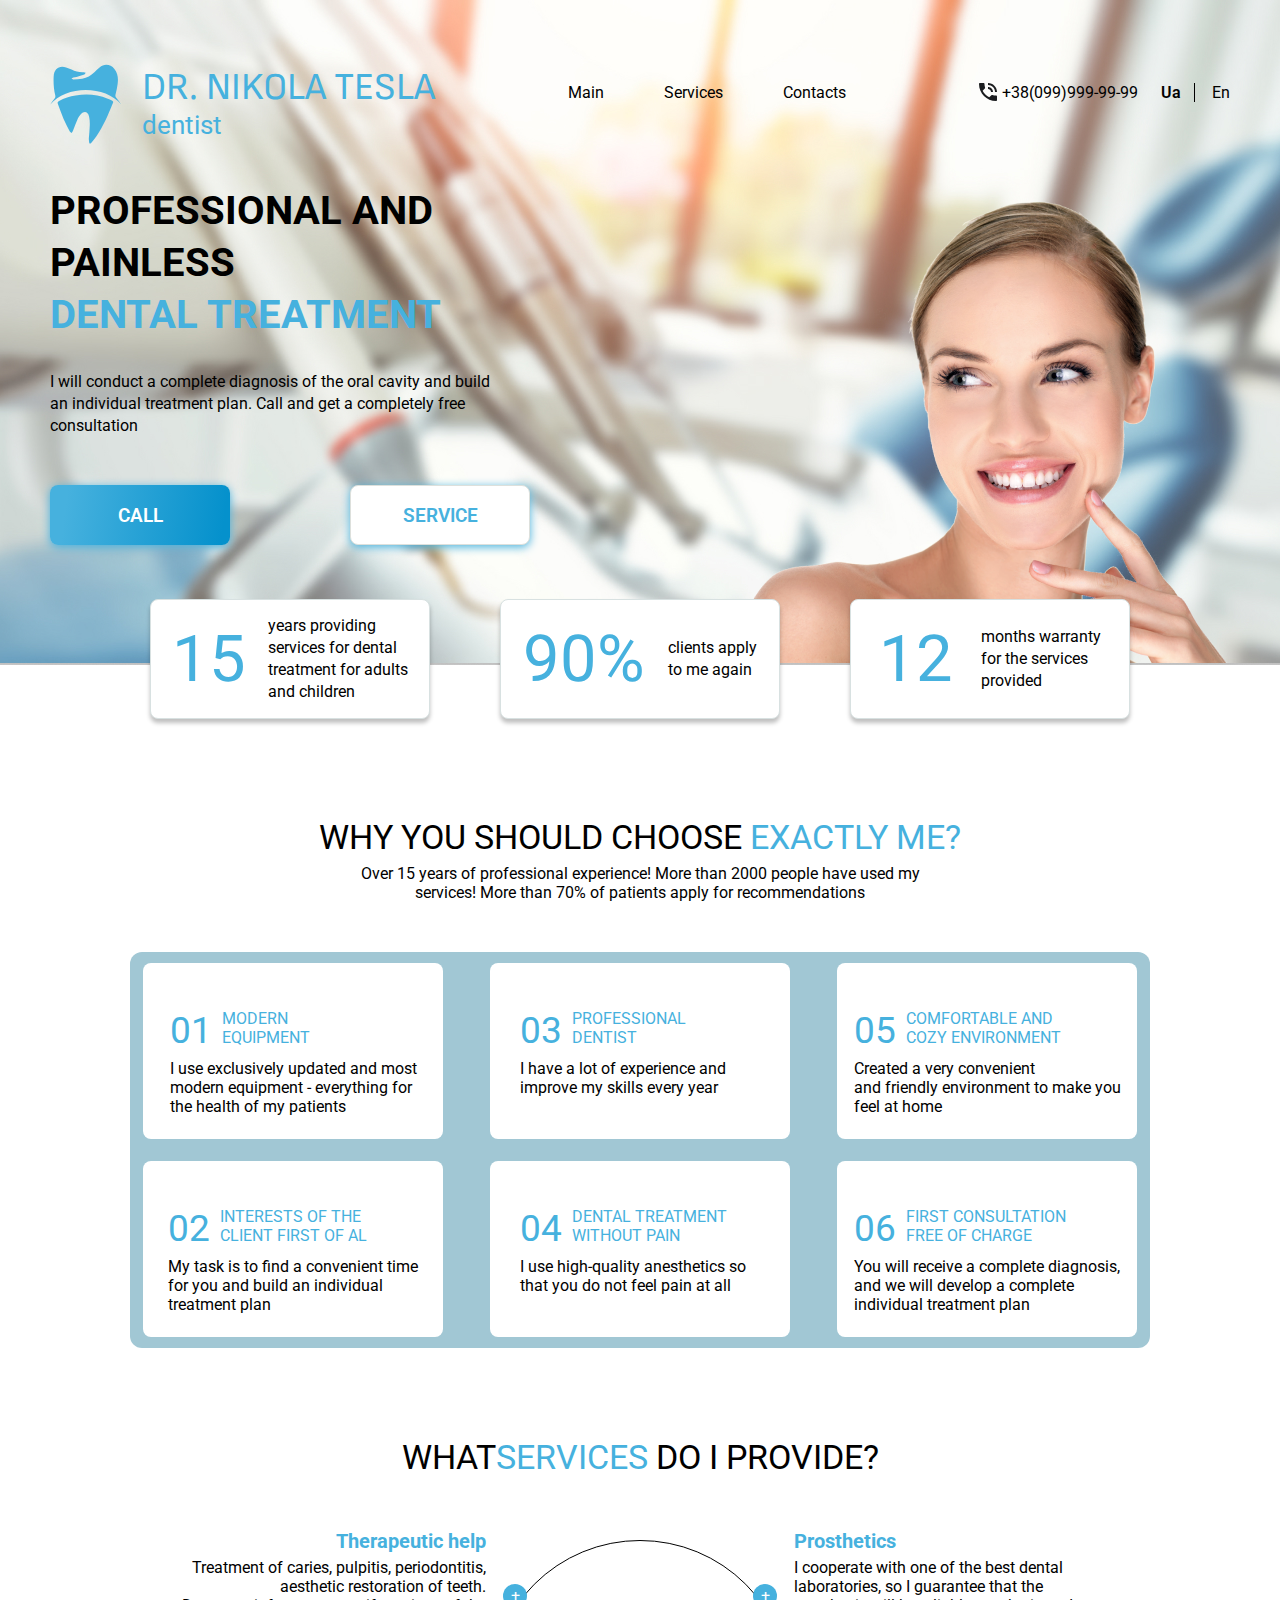
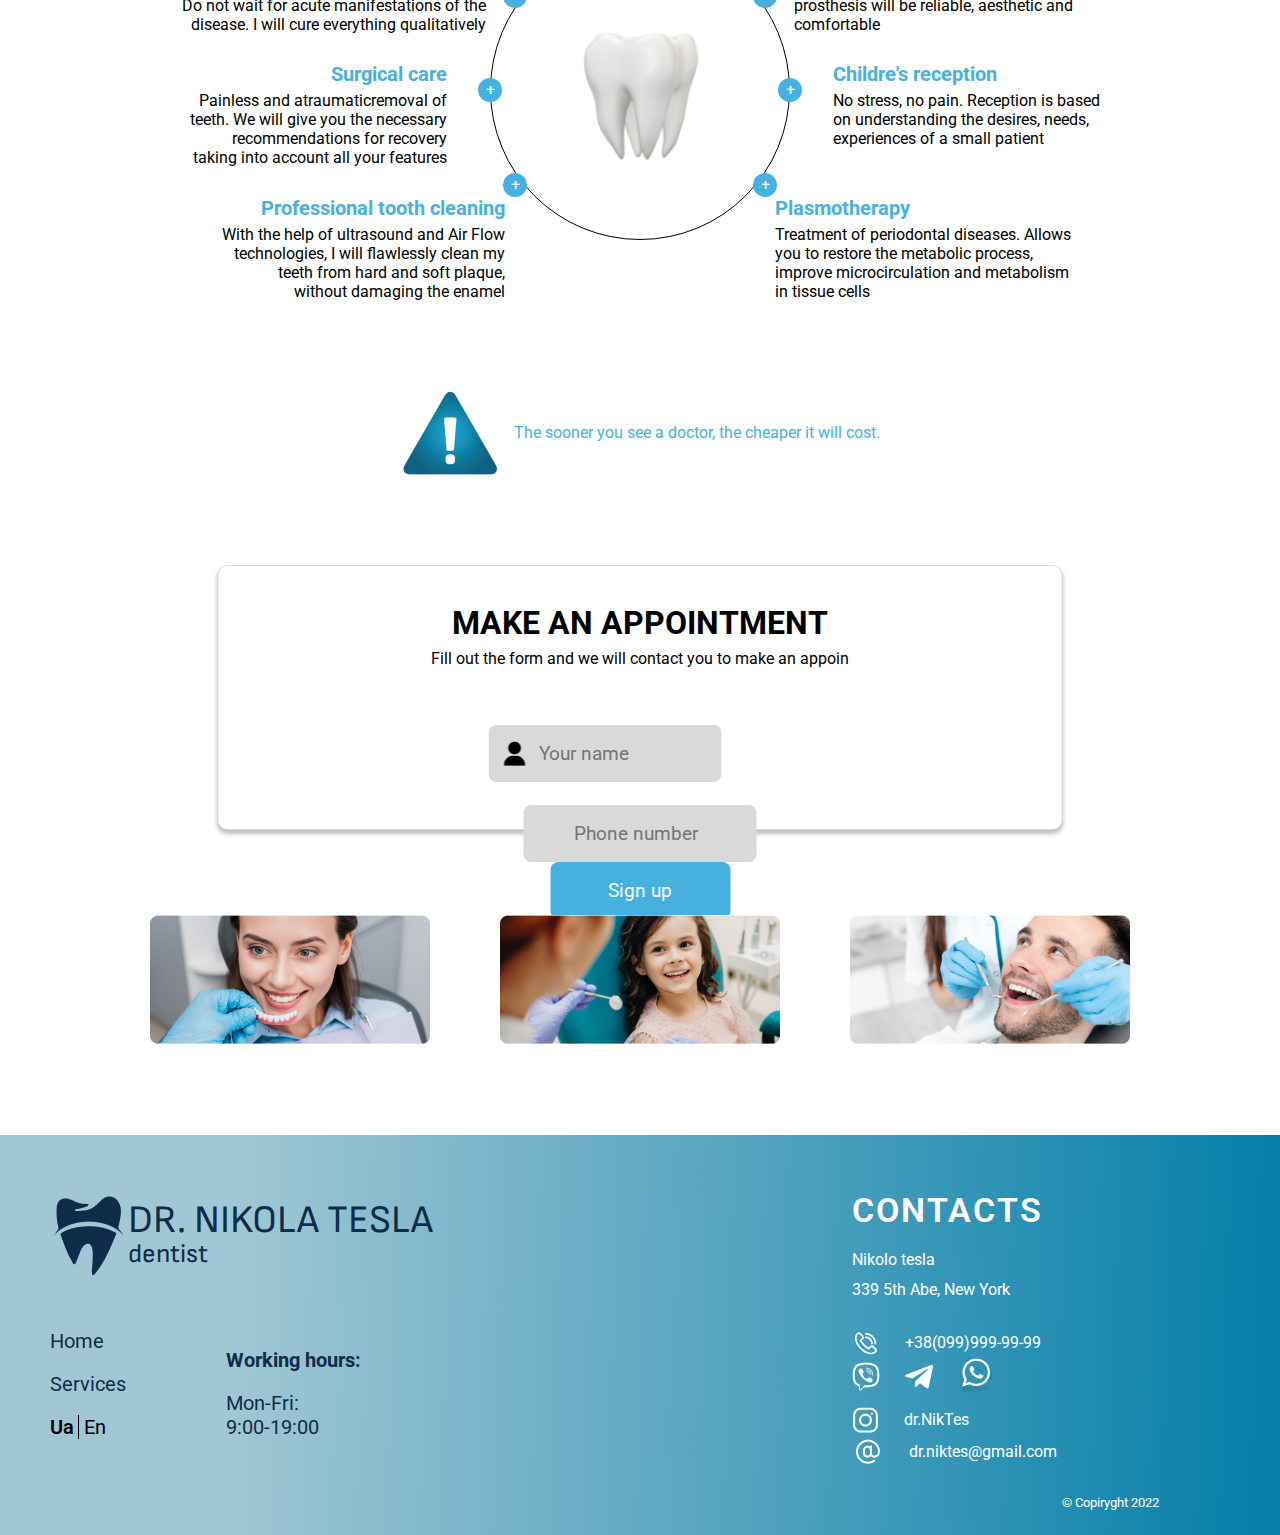
==== commit 2f2f5bc9: "06/02/2023-2" ====
--- a/index.html
+++ b/index.html
@@ -14,6 +14,7 @@
     <title>Lesson_12</title>
 </head>
 <body>
+    <div class="backgraund"></div>
     <header>
         <div class="logo">
             <a href="#"><img src="img/logo.svg" alt=logo"></a>
@@ -174,7 +175,7 @@
                     <h3>Make an appointment</h3>
                     <p>Fill out the form and we will contact you to make an appoin</p><br><br><br>
                     <input class="name" type="text" name="name" size="15" maxlength="20" value="" placeholder="Your name" required>
-					<input class="mail" type="text" name="email" size="15" maxlength="20" value="" placeholder="Phone number" required>
+					<input class="tel" type="text" name="tel" size="15" maxlength="20" value="" placeholder="Phone number" required>
                     <input class="button" type="submit" name="Submit" value="Sign up">
                 </form>
             </div>
--- a/css/style.css
+++ b/css/style.css
@@ -11,11 +11,18 @@
 }
 body {
     position: relative;
+    max-width: 1400px;
+    min-height: auto;
+    margin: 0px auto;
+    
+}
+.backgraund {
     background-image: url(../img/Rectangle\ 1.jpg);
     background-repeat: no-repeat;
     background-position: top center;
     background-size: inherit;
     max-width: 1400px;
+    min-height: 665px;
     margin: 0px auto;
 }
 header {
@@ -180,7 +187,7 @@
     color: #46b1de;
  }
  h2 {
-    margin-top: 810px;
+    margin-top: 150px;
     text-align: center;
     font-size: 34px;
     font-weight: 400;
@@ -288,7 +295,7 @@
 .content {
     position: absolute;
     text-align: center;
-    margin-top: 1440px;
+    margin-top:770px;
     align-items: center;
     left: 0px;
     right: 0px;
@@ -339,6 +346,7 @@
     min-height: 86px;
     margin: 0px auto;
     margin-top: 60px;
+    color: var(--blue);
 }
 .element {
     display: grid;
@@ -377,7 +385,7 @@
 .input-block {
     max-width: 1180px;
     position: absolute;
-    margin-top: 2180px;
+    margin-top: 1500px;
     text-align: center;
     left: 50%;
     transform:translate(-50%);
@@ -444,7 +452,7 @@
     width: 98%;
     left: 50%;
     transform:translate(-50%); 
-    margin-top: 2540px;
+    margin-top: 1850px;
 }
 .images-block {
     display: flex;
@@ -456,7 +464,7 @@
 }
 footer {
     position: absolute;
-    margin-top: 2750px;
+    margin-top: 2070px;
     max-width: 1400px;
     width: 100%;
     min-height: 400px;
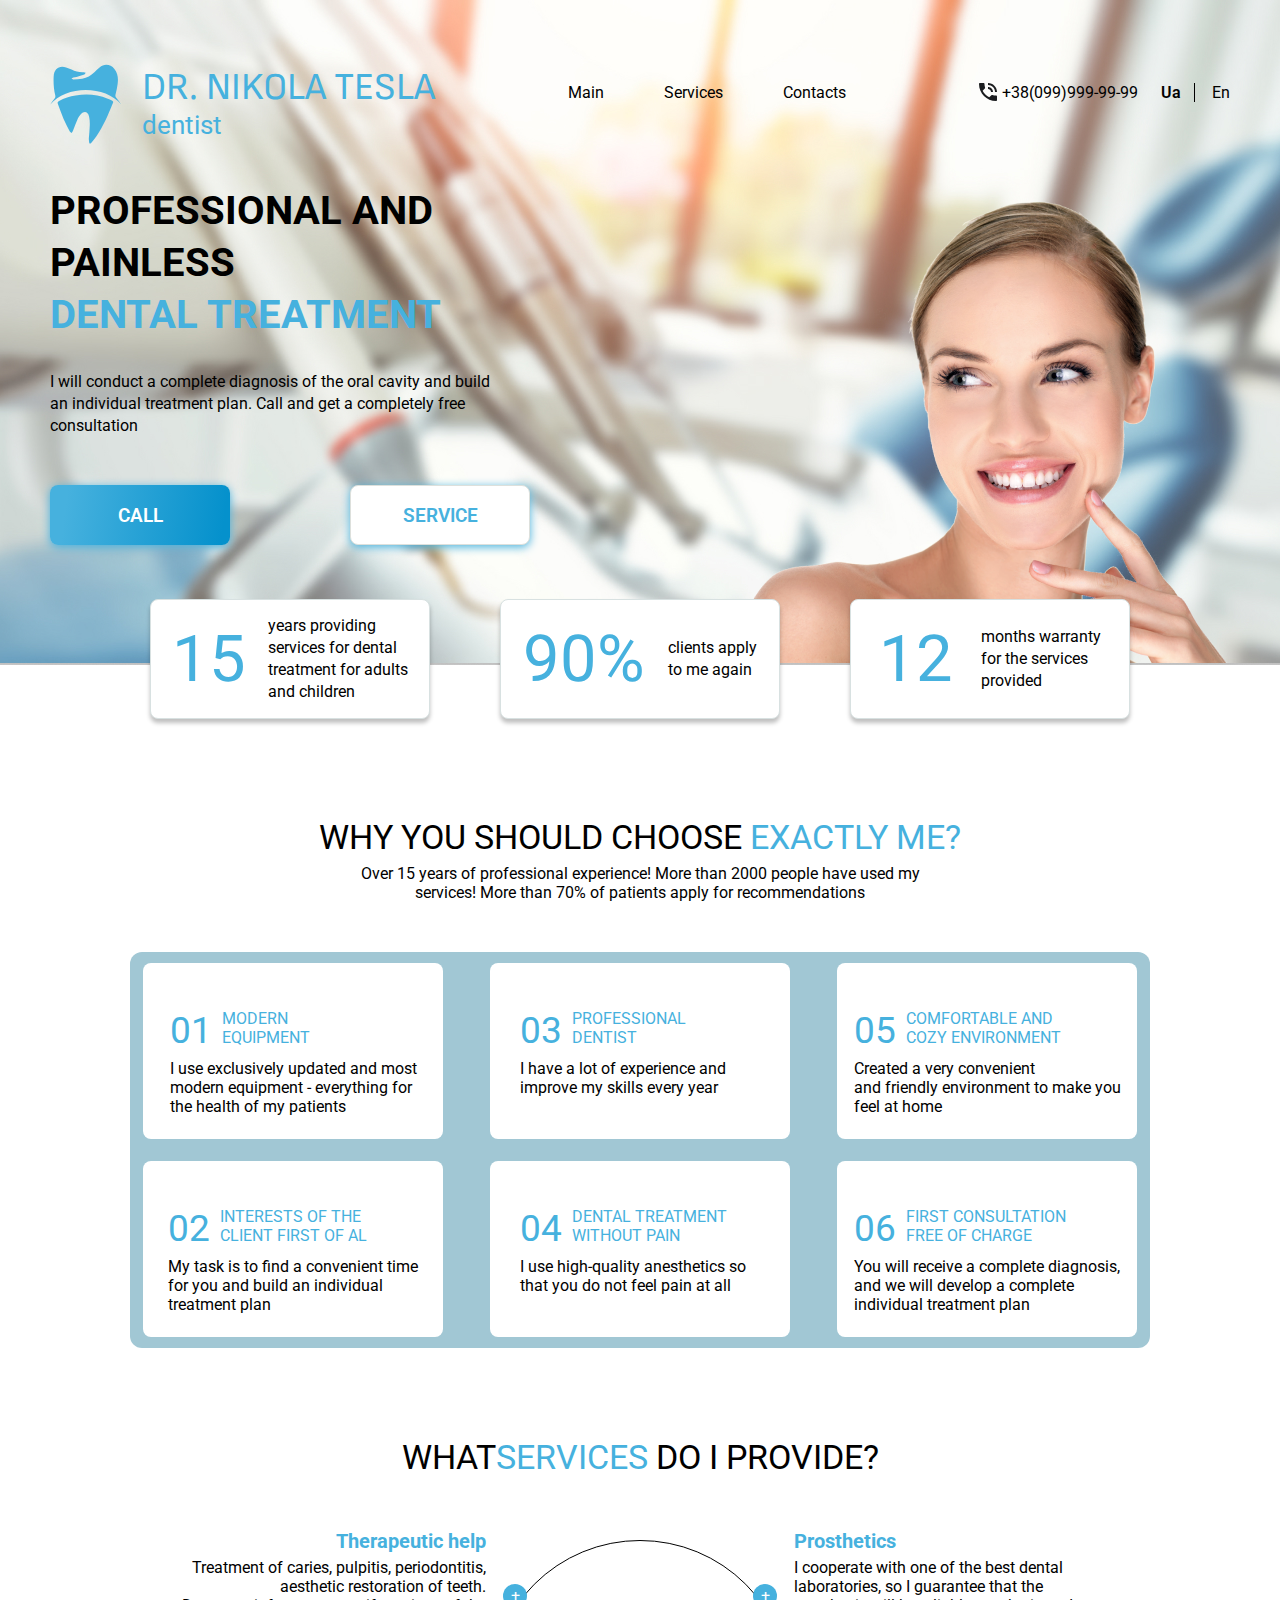
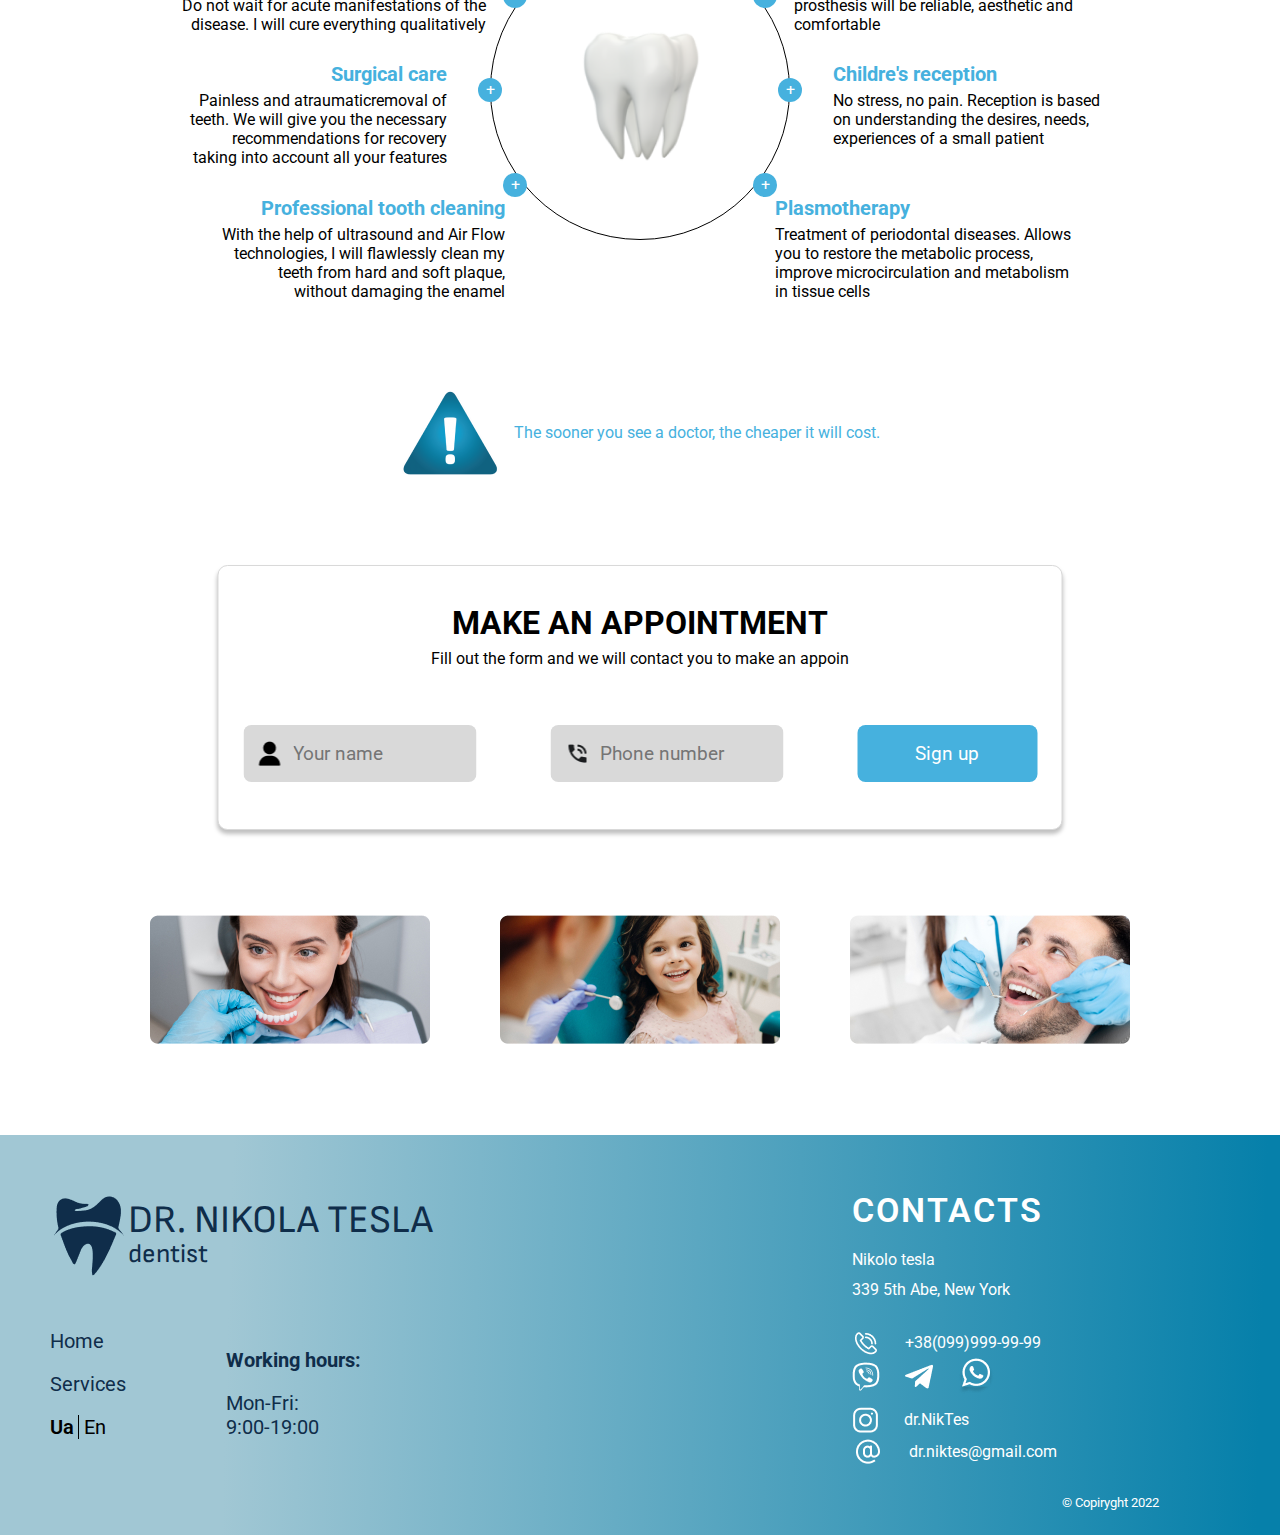
==== commit 1f9e17b2: "06/02/2023-3" ====
--- a/index.html
+++ b/index.html
@@ -175,7 +175,7 @@
                     <h3>Make an appointment</h3>
                     <p>Fill out the form and we will contact you to make an appoin</p><br><br><br>
                     <input class="name" type="text" name="name" size="15" maxlength="20" value="" placeholder="Your name" required>
-					<input class="tel" type="text" name="tel" size="15" maxlength="20" value="" placeholder="Phone number" required>
+					<input class="mail" type="text" name="email" size="15" maxlength="20" value="" placeholder="Phone number" required>
                     <input class="button" type="submit" name="Submit" value="Sign up">
                 </form>
             </div>
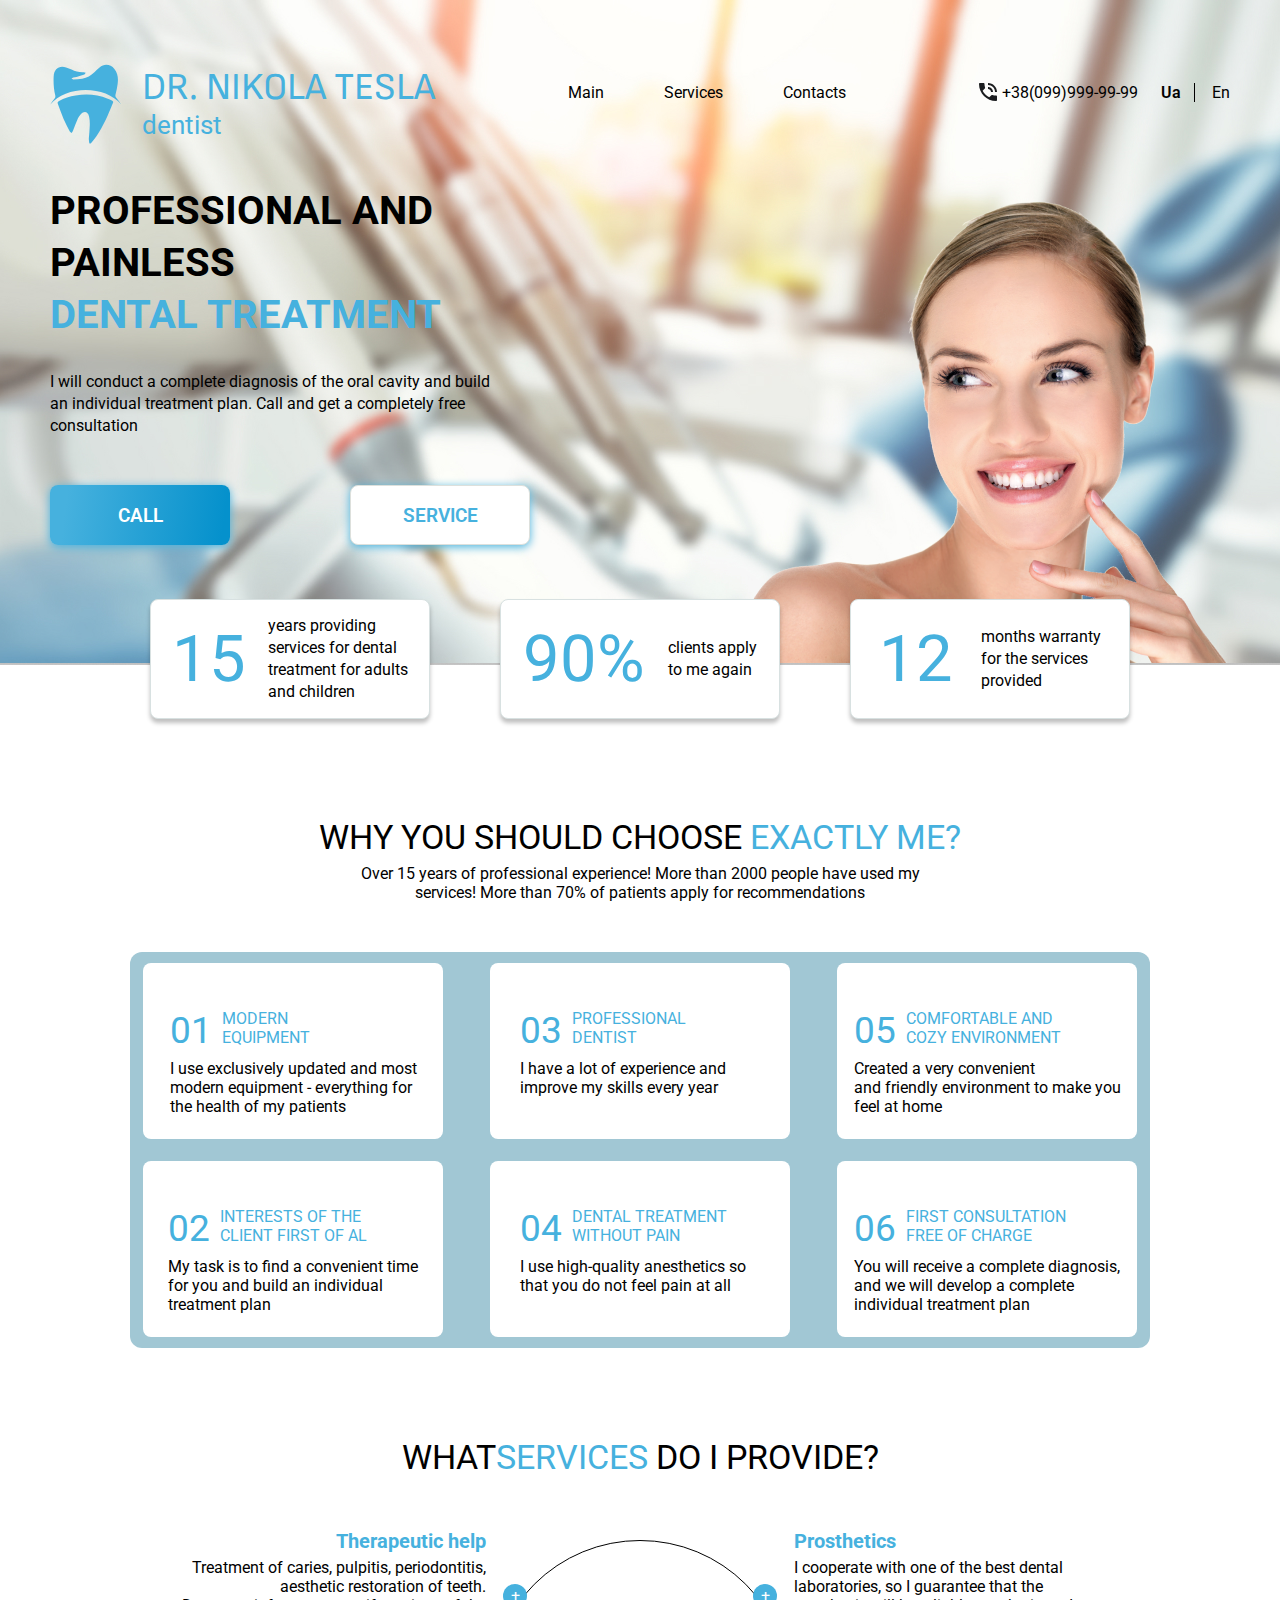
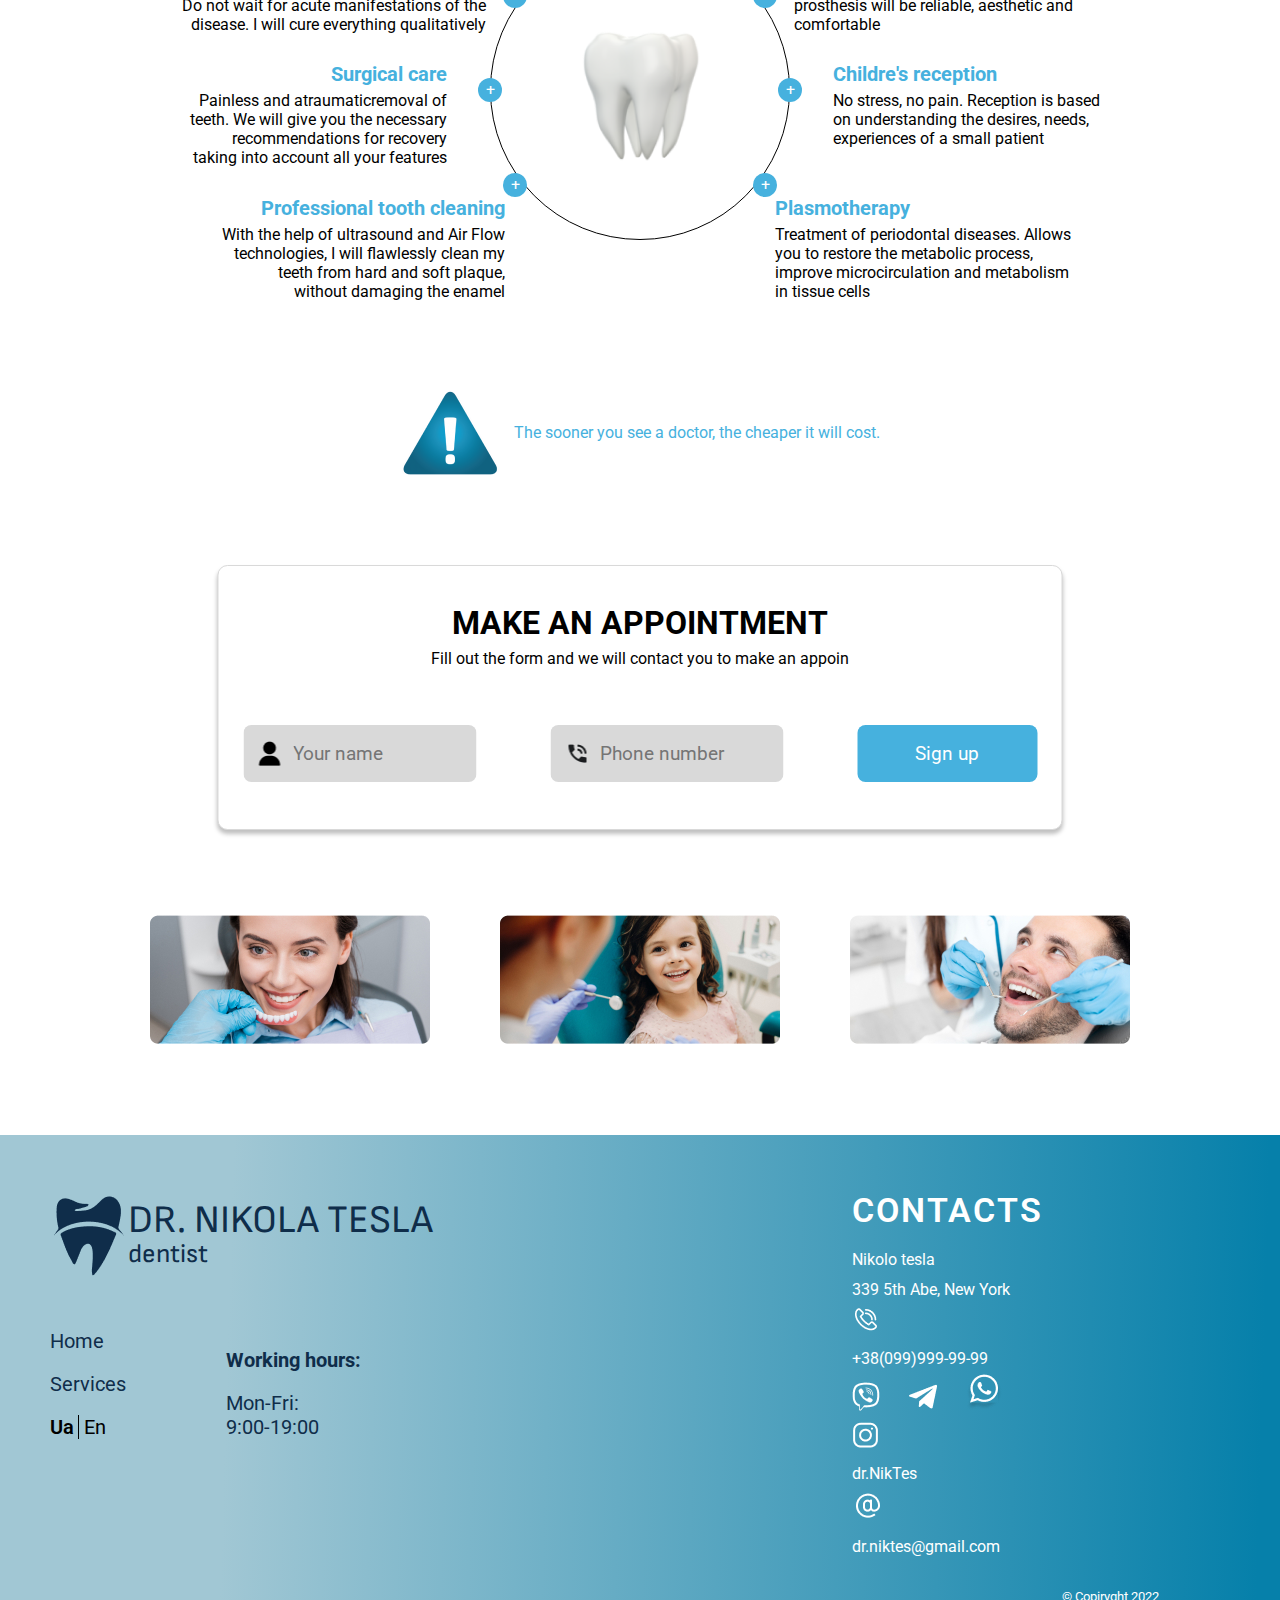
==== commit 90cfc10f: "07/02/2023" ====
--- a/index.html
+++ b/index.html
@@ -66,7 +66,7 @@
                people have used my <br> services! More than 70% of patients 
                apply for recommendations</p>
                <div class="box-master">
-                <div class="box-1">
+                <div>
                     <div>
                         <p>01</p>
                         <p>Modern <br> equipment</p>
@@ -75,14 +75,14 @@
                     updated and most <br> modern equipment - everything 
                     for <br> the health of my patients</p>
                 </div>
-                <div class="box-3">
+                <div>
                     <div>
                         <p>03</p>
                         <p>Professional <br> dentist</p>
                     </div>
                     <p>I have a lot of experience and <br> improve my skills every year</p>
                 </div>
-                <div class="box-5">
+                <div>
                     <div>
                         <p>05</p>
                         <p>Comfortable and cozy environment</p>
@@ -105,7 +105,7 @@
                     <p>You will receive a complete diagnosis, <br> 
                     and we will develop a complete <br> individual treatment plan</p>
                 </div>
-                <div class="box-2">
+                <div>
                     <div>
                         <p>02</p>
                     <p>Interests of the client first of al</p>
@@ -213,20 +213,20 @@
             <div class="contacts-footer">
                 <h4>Contacts</h4>
                 <p>Nikolo tesla<br>339 5th Abe, New York</p>
-                <a href="tel:%2b380999999999" class="tel">
+                <a href="tel:%2b380999999999">
                     <img src="img/phone-footer.png" alt="phone">
                     <p>+38(099)999-99-99</p>
                 </a>
-                <div class="social">
+                <div>
                     <a href="#"><img src="img/viber-footer.png" alt="viber"></a>
                     <a href="#"><img src="img/telegram-footer.png" alt="telegram"></a>
                     <a href="#"><img src="img/whatsapp-footer.png" alt="whatsapp"></a>
                 </div>
-                <a href="#" class="insta">
+                <a href="#">
                     <img src="img/instagram-footer 1.png" alt="instagram">
                     <p>dr.NikTes</p>
                 </a>
-                <a href="mailto:dr.niktes@gmail.com" class="email">
+                <a href="mailto:dr.niktes@gmail.com">
                     <img src="img/Email-footer.png" alt="mail">
                     <p>dr.niktes@gmail.com</p>
                 </a>
--- a/css/style.css
+++ b/css/style.css
@@ -588,9 +588,80 @@
     color: white;
     font-style: normal;
 }
-@media (max-width: 376px){
-    body {
-        background-size: 375%;
+@media (max-width: 767px){
+    .container-second {
+        flex-direction: column;
+        align-content: center;
+    }
+    .container-second > div {
+        margin: 10px 0px;
+    }
+    h2 {
+        margin-top: 400px;
+    }
+    .box-master {
+        justify-content: space-around;
+        padding-top: 10px;
+        padding-bottom: 10px;
+        gap: 10px;
+    }
+    .content {
+        margin-top: 1150px;
+    }
+    .content-box .circle {
+        opacity: 50%;
+        border: none;
+    }
+    .element {
+        display: none;
+    }
+    .input-block {
+        margin-top: 1860px;
+    }
+    .images {
+        margin-top: 2215px;
+    }
+    .images-block {
+        flex-direction: column;
+        align-items: center;
+        gap: 10px;
+    }
+    footer {
+        margin-top: 2680px;
+    }
+    .input-box {
+        width: 490px;
+        height: 300px;
+    }
+    .name {
+        margin-right: 0px;
+    }
+    .mail {
+        margin-right: 0px;
+    }
+    .button {
+        margin-top: 10px;
+    }
+}
+@media (max-width: 480px) {
+    .nav {
+        display: none;
+    }
+    .content {
+        display: none;
+    }
+    .input-block {
+        margin-top: 1870px;
+    }
+    .input-box {
+        width: 350px;
+        height: 410px;
+    }
+    .images {
+        margin-top: 2335px;
+    }
+    footer {
+        margin-top: 2800px;
     }
     header {
         max-width: 300px;
@@ -601,9 +672,6 @@
         display: none;
     }
     .lang {
-        display: none;
-    }
-    .container-centr {
         display: none;
     }
     .logo img {
@@ -679,48 +747,25 @@
         right: 64px;
     }
     .container-second {
-        justify-content: center;
-        margin: 0px auto;
-        margin-top: 285px;
-    }
-    .container-second > div + div {
-        margin: 30px 0px;
-    }
-    .container-second > div + div + div {
-        margin: 0px;
-    }
-    .input-block {
-        margin-top: 1075px;
-    }
-    .input-box {
-        width: 300px;
-        height: 420px;
-    }
-    h3 {
-        font-size: 15px;
-        font-weight: 600;
-    }
-    .input-box p {
+        margin-top: 290px;
+    }
+    .backgraund {
+        min-height: 568px;
+    }
+    h2 {
+        margin-top: 500px;
+        font-size: 18px;
+    }
+    h2 span {
+        font-size: 18px;
+    }
+    .container-centr {
+        max-width: 328px;
+    }
+    p {
         font-size: 12px;
     }
-    .name, .mail {
-        font-size: 12px;
-        margin: 0px auto;
-        width: 200px;
-        margin-bottom: 30px;
-        background-size: 10%;
-    }
-    .button {
-        font-size: 12px;
-    }
-    .container .container-second div .number {
-        font-size: 50px;
-    }
-    .images-block {
-        display: none;
-    }
     footer {
-        margin-top: 1550px;
         height: 568px;
         background: linear-gradient(180deg, #A1C7D4 0%, #0680AA 100%);
     }
@@ -777,4 +822,13 @@
     width: 20px;
     height: 20px;
    }
-}+   h3 {
+    font-size: 18px;
+   }
+   input {
+    font-size: 12px;
+   }
+   .name {
+    margin-bottom: 10px;
+   }
+}
